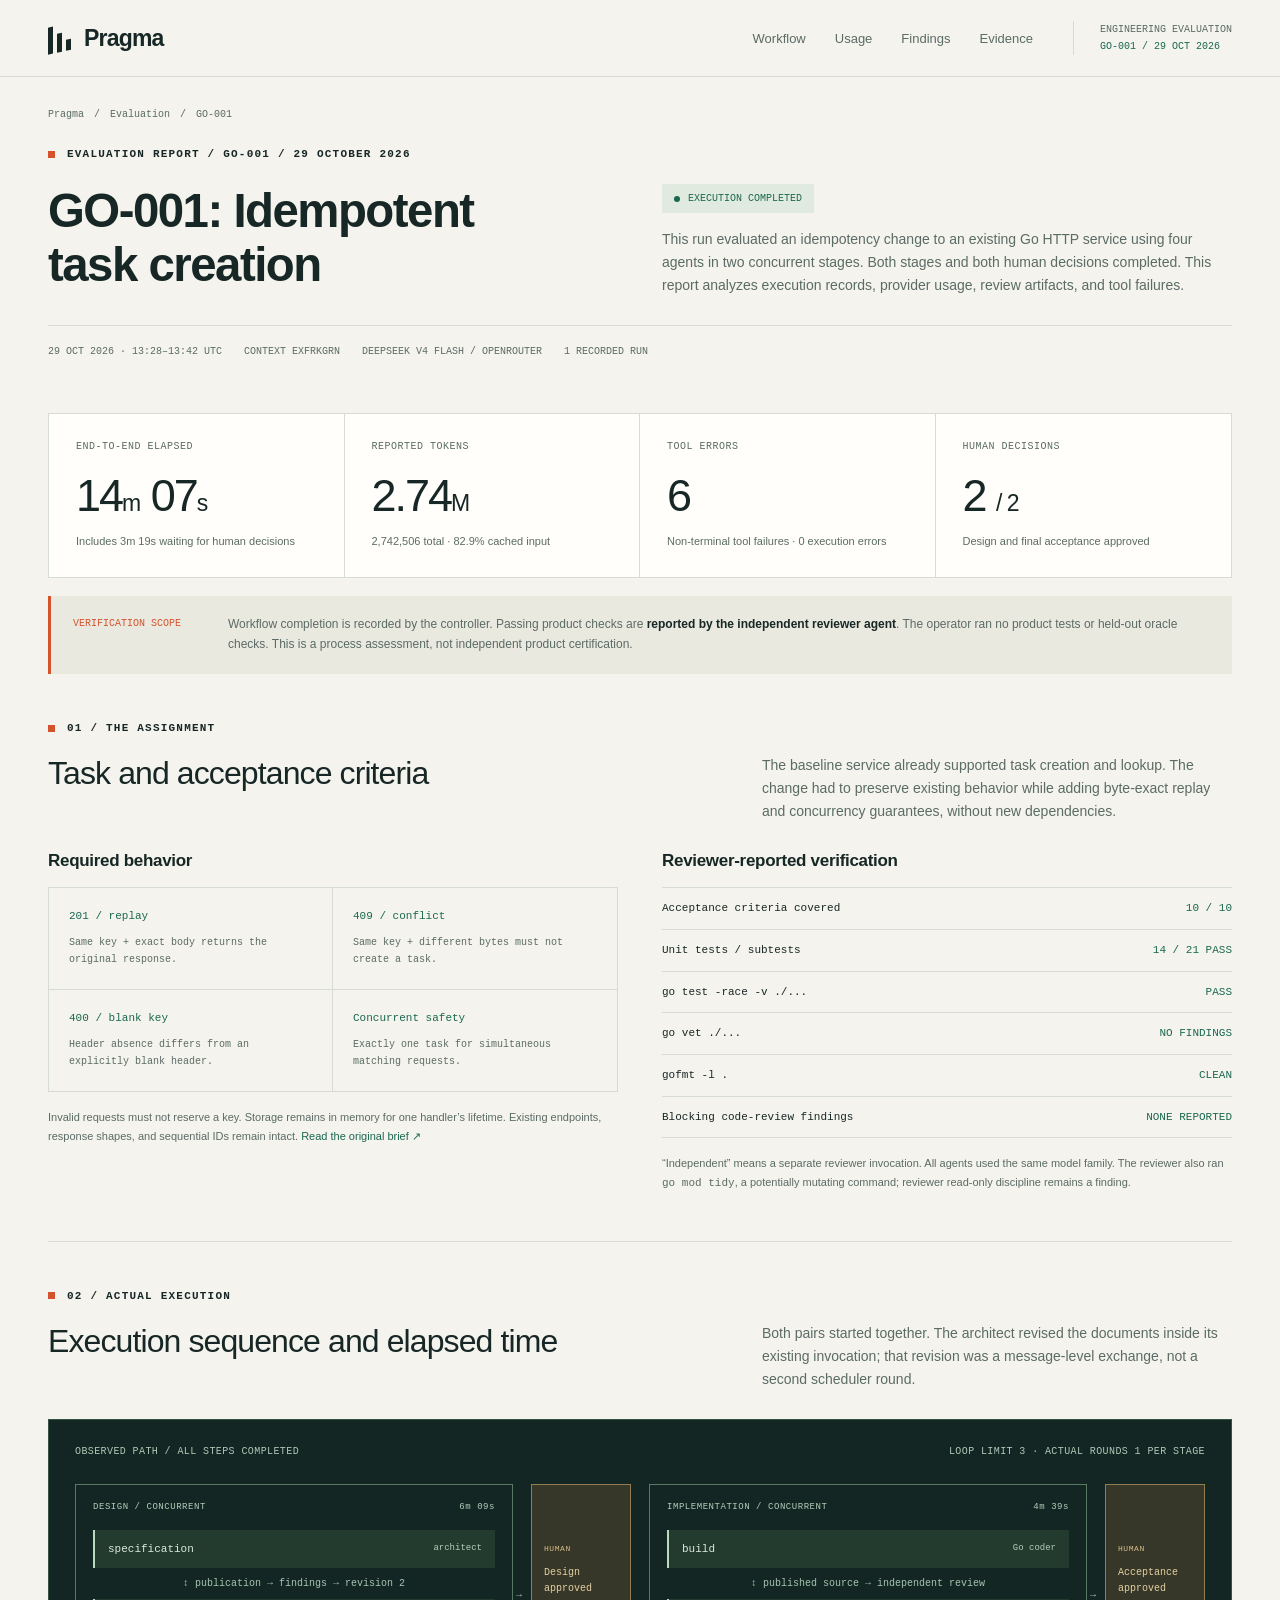
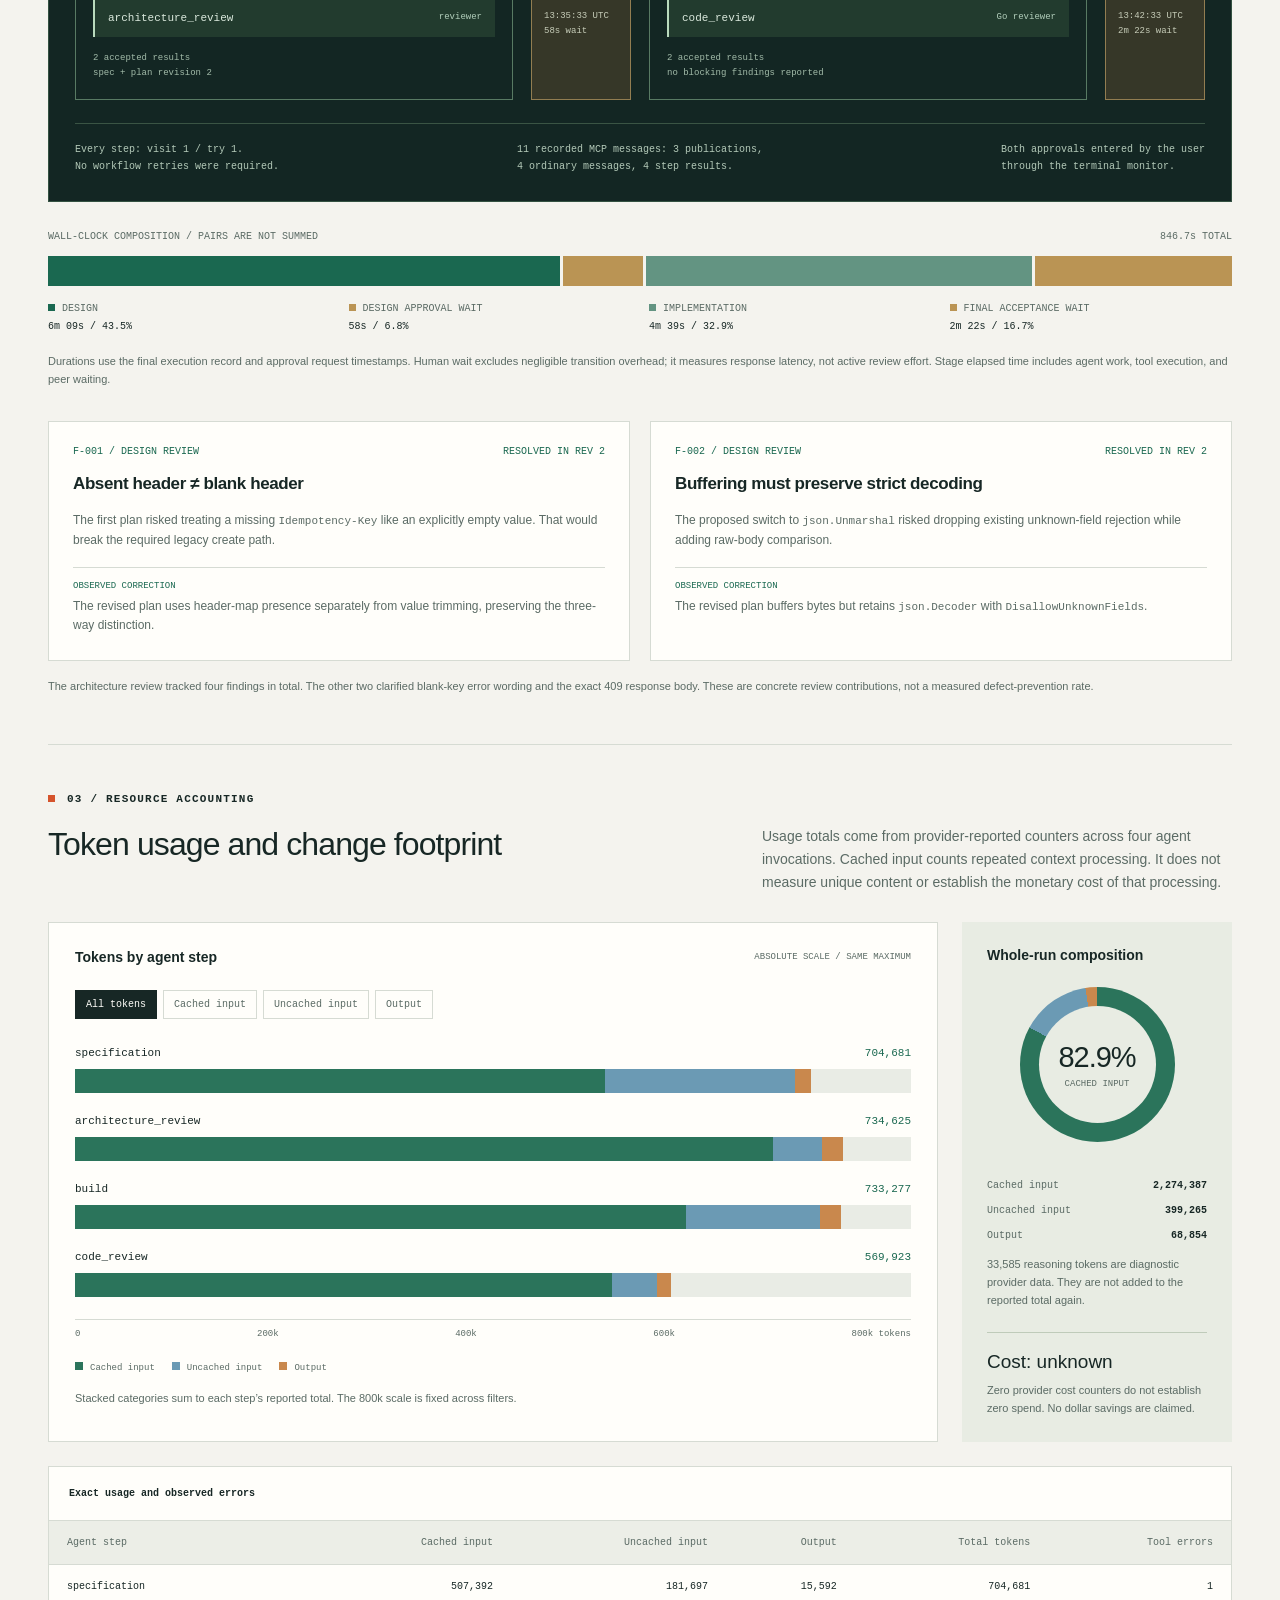
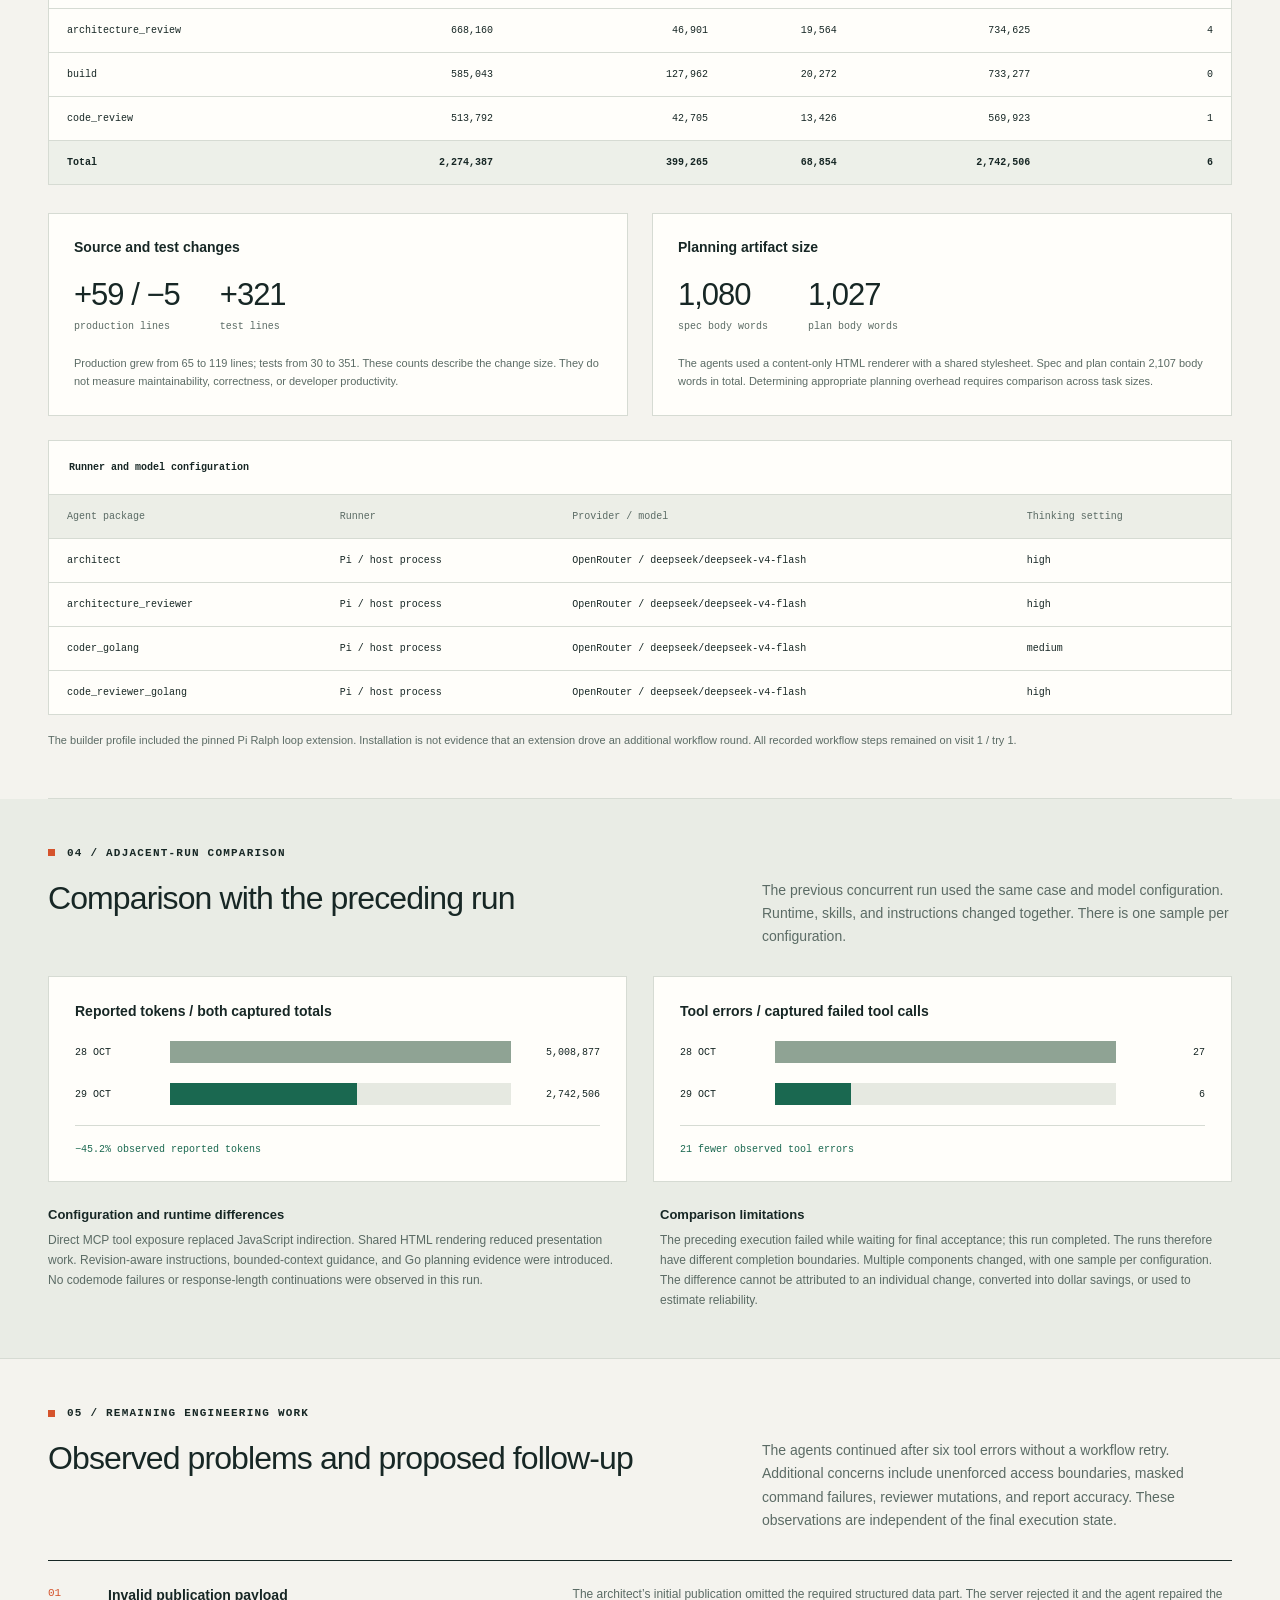
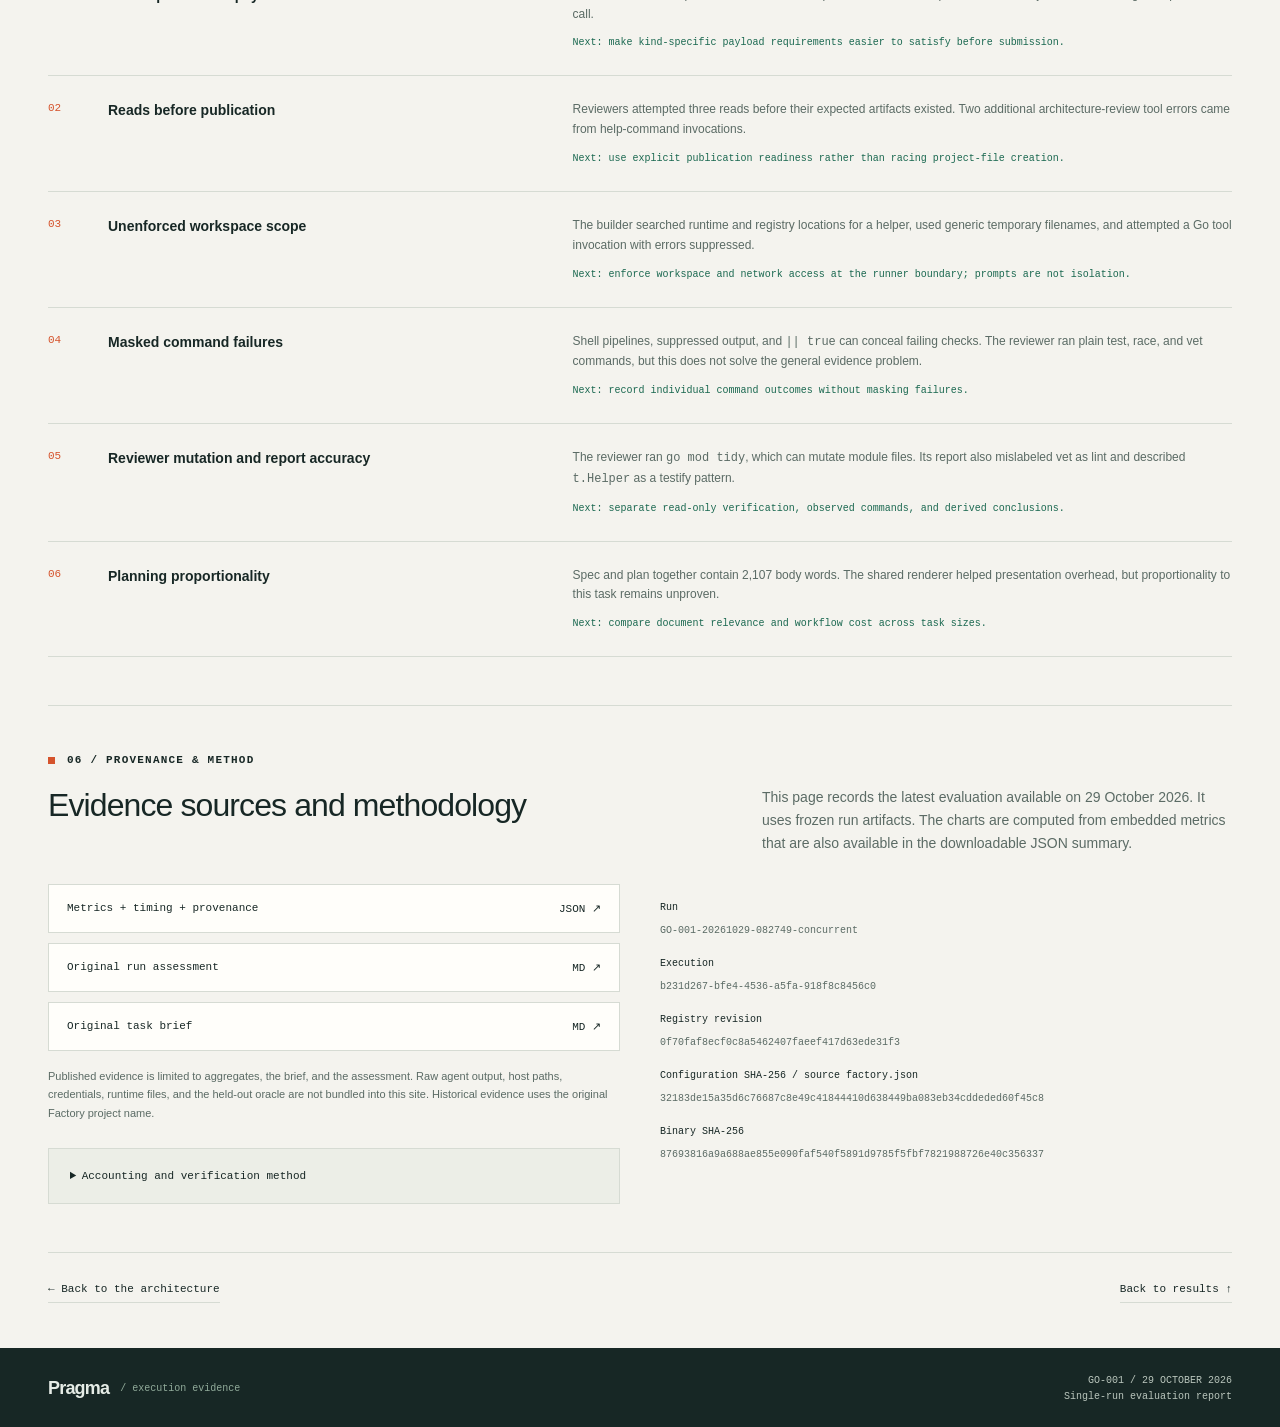
==== docs/evaluation.html @ 50c32caf "init" ====
<!doctype html>
<html lang="en"><head><meta charset="utf-8"><meta name="viewport" content="width=device-width,initial-scale=1"><meta name="theme-color" content="#172725"><meta name="description" content="An evidence-based analysis of Pragma's latest Go coding evaluation: concurrent review, token usage, human approvals, and remaining failure modes."><title>GO-001 evaluation — Pragma</title><link rel="icon" href="data:image/svg+xml,%3Csvg xmlns=%27http://www.w3.org/2000/svg%27 viewBox=%270 0 32 32%27%3E%3Crect width=%2732%27 height=%2732%27 rx=%275%27 fill=%27%23172725%27/%3E%3Cpath d=%27M7 25V7h4v18zm7 0V12h4v13zm7 0v-8h4v8z%27 fill=%27%23bfe8ce%27/%3E%3C/svg%3E"><style>
:root{--paper:#f4f3ee;--white:#fffefa;--ink:#172725;--muted:#5b6b65;--line:#d6dbd3;--green:#1a6850;--mint:#bfe8ce;--orange:#d5532c;--dark:#132623;--darkline:#35504a;--mono:ui-monospace,SFMono-Regular,Consolas,"Liberation Mono",monospace;--sans:Inter,-apple-system,BlinkMacSystemFont,"Segoe UI",sans-serif}

*{box-sizing:border-box}
html{scroll-behavior:smooth;scroll-padding-top:90px}
body{margin:0;background:var(--paper);color:var(--ink);font-family:var(--sans);-webkit-font-smoothing:antialiased}
a{color:inherit;text-decoration:none}
button{font:inherit}
button,a{-webkit-tap-highlight-color:transparent}
button{cursor:pointer}
a:focus-visible,button:focus-visible,summary:focus-visible{outline:3px solid var(--orange);outline-offset:5px}
::selection{background:#c1ddce}
p{line-height:1.65}
h1,h2,h3,p{margin:0}
button{color:inherit}
.wrap{max-width:1360px;padding:0 48px;margin:auto}
.mono,.eyebrow{font-family:var(--mono)}
.eyebrow{font-size:11px;letter-spacing:.11em;text-transform:uppercase;font-weight:600;display:flex;gap:12px;align-items:center}
.eyebrow:before{content:"";width:7px;height:7px;background:var(--orange)}
.muted{color:var(--muted)}

header{border-bottom:1px solid var(--line);background:rgba(244,243,238,.96);position:sticky;top:0;z-index:20;backdrop-filter:blur(16px)}
.nav{height:76px;display:flex;align-items:center;gap:40px}
.brand{display:inline-flex;align-items:center;gap:11px;font-size:23px;font-weight:730;letter-spacing:-.8px}
.mark{width:25px;height:27px;display:grid;grid-template-columns:repeat(3,5px);gap:4px;align-items:end;transform:skewY(-12deg)}
.mark i{background:var(--ink);height:100%}
.mark i:nth-child(2){height:70%}
.mark i:nth-child(3){height:42%}
.navlinks{margin-left:auto;display:flex;gap:29px;font-size:13px}
.navlinks a{color:var(--muted)}
.navlinks a:hover{color:var(--orange)}
.navend{border-left:1px solid var(--line);padding-left:26px;font:10px var(--mono);line-height:1.7;color:var(--muted)}
.navend span{display:block;color:var(--green)}

.hero{padding-top:68px}
.hero-top{display:grid;grid-template-columns:1.35fr .65fr;gap:64px;align-items:end;margin:27px 0 36px}
h1{font-size:clamp(46px,5.4vw,76px);line-height:1.035;letter-spacing:-3.6px;font-weight:570;max-width:850px}
h1 em{font-style:normal;color:var(--green)}
.hero-copy p{font-size:16px;color:var(--muted);max-width:390px}
.textlink{display:inline-flex;gap:22px;align-items:center;margin-top:25px;font-size:13px;font-weight:650;border-bottom:1px solid var(--ink);padding-bottom:9px}
.textlink:hover{color:var(--orange);border-color:var(--orange)}
.hero-meta{display:flex;gap:26px;padding:17px 0;border-top:1px solid var(--line);font:10px var(--mono);color:var(--muted);text-transform:uppercase;letter-spacing:.045em}
.hero-meta span:before{content:"+";color:var(--green);margin-right:9px}

.system{background:var(--dark);color:#e3eee5;border:1px solid #263e36;box-shadow:0 14px 40px #142a2410;position:relative}
.system-top{display:flex;align-items:center;justify-content:space-between;border-bottom:1px solid var(--darkline);padding:18px 25px;font:10px var(--mono);letter-spacing:.05em;color:#afc4b8}
.system-top .dot{display:inline-block;width:6px;height:6px;background:var(--mint);margin-right:9px}
.system-grid{display:grid;grid-template-columns:1fr 300px;min-height:410px}
.map{padding:36px 32px;background-image:radial-gradient(#48625770 .7px,transparent .7px);background-size:16px 16px}
.flow-row{display:flex;align-items:stretch;gap:0}
.flow-node{border:1px solid #5b776c;background:#1d332c;padding:17px 19px;flex:1;text-align:left;transition:background .18s,border-color .18s;min-width:0}
.flow-node:hover,.flow-node[aria-pressed="true"]{border-color:var(--mint);background:#2b493b}
.flow-node .node-type{font:9px var(--mono);letter-spacing:.09em;color:#b4c9bc;text-transform:uppercase;display:block;margin-bottom:13px}
.flow-node strong{font-size:16px;display:block;font-weight:550;letter-spacing:-.25px}
.flow-node small{font:10px var(--mono);color:#a9c2b3;display:block;margin-top:10px}
.connector{width:38px;display:flex;align-items:center;justify-content:center;color:#b9c9be;font:19px var(--mono)}
.flow-bridge{height:38px;margin-right:90px;border-right:1px solid #779c86;position:relative}
.flow-bridge:after{content:"↓";position:absolute;right:-5px;bottom:-4px;color:#b6d6bf;font:16px var(--mono)}
.runtime-zone{border:1px dashed #547464;padding:15px;position:relative}
.zone-label{font:9px var(--mono);color:#b7c9bf;display:flex;justify-content:space-between;margin:0 0 14px;text-transform:uppercase;letter-spacing:.08em}
.runtime-zone .flow-node{background:#182b25}
.runtime-zone .flow-node[aria-pressed="true"],.runtime-zone .flow-node:hover{background:#2b493b}
.return-path{font:10px var(--mono);color:#adcdb8;display:flex;align-items:center;gap:10px;margin:14px 0 0}
.return-path:before{content:"↳";font-size:18px}
.return-path:after{content:"";height:1px;background:#4d705c;flex:1}
.map-caption{font:10px var(--mono);color:#9ab2a3;margin-top:22px}
.inspector{border-left:1px solid var(--darkline);padding:28px 25px;display:flex;flex-direction:column}
.inspector .label{font:9px var(--mono);color:#9db7a7;letter-spacing:.1em;margin-bottom:24px}
.inspector h3{font-size:21px;font-weight:500;letter-spacing:-.5px}
.inspector p{font-size:12px;color:#b9cec0;margin-top:14px;min-height:100px}
.inspect-tags{margin-top:22px;display:flex;flex-wrap:wrap;gap:7px}
.inspect-tags span{font:9px var(--mono);padding:7px 8px;border:1px solid #4e6b5c;color:#d1e2d5}
.inspector-bottom{margin-top:auto;padding-top:22px;font:9px var(--mono);color:#99b5a4;line-height:1.8}
.system-foot{border-top:1px solid var(--darkline);padding:14px 25px;display:flex;gap:24px;font:10px var(--mono);color:#b5cbbc}
.system-foot span:first-child{color:var(--mint)}

.intro{display:grid;grid-template-columns:1fr 2fr;gap:50px;padding-top:55px;padding-bottom:62px;border-bottom:1px solid var(--line)}
.intro h2{font-size:23px;letter-spacing:-.6px;font-weight:550;max-width:270px;line-height:1.3}
.intro p{font-size:16px;color:var(--muted);max-width:780px}
.intro strong{font-weight:600;color:var(--ink)}
section{padding:85px 0;border-bottom:1px solid var(--line)}
.section-heading{display:flex;align-items:flex-end;justify-content:space-between;gap:40px;margin:22px 0 36px}
h2{font-size:clamp(30px,3.1vw,43px);letter-spacing:-1.6px;line-height:1.12;font-weight:530}
.section-heading p{max-width:420px;font-size:14px;color:var(--muted)}
.number{color:var(--orange);font:11px var(--mono)}

.layers{display:grid;grid-template-columns:repeat(3,1fr);border:1px solid var(--line);background:var(--white)}
.layer{padding:28px;border-right:1px solid var(--line)}
.layer:last-child{border:0}
.layer-head{display:flex;justify-content:space-between;align-items:center;margin-bottom:34px;font:10px var(--mono);color:var(--muted)}
.layer h3{font-size:23px;font-weight:540;letter-spacing:-.7px;margin-bottom:14px}
.layer p{font-size:13px;color:var(--muted);min-height:87px}
.layer ul{list-style:none;padding:20px 0 0;margin:20px 0 0;border-top:1px solid var(--line);font:11px/2.4 var(--mono)}
.layer li:before{content:"↳";color:var(--green);margin-right:10px}
.interface{display:flex;align-items:center;justify-content:space-between;gap:20px;border:1px solid var(--line);border-top:0;padding:16px 25px;font:10px var(--mono);color:var(--muted)}
.interface code{color:var(--green)}

.config-layout>div,.protocol>div,.boundaries>div{min-width:0}
.config-layout{display:grid;grid-template-columns:.78fr 1.22fr;gap:56px}
.config-copy h2{margin:22px 0}
.config-copy p{font-size:14px;color:var(--muted)}
.rule-list{margin-top:30px}
.rule{border-top:1px solid var(--line);padding:18px 0;display:grid;grid-template-columns:24px 1fr;gap:12px}
.rule span{font:11px var(--mono);color:var(--green);padding-top:2px}
.rule h3{font-size:13px;margin-bottom:6px;font-weight:650}
.rule p{font-size:12px}
.code-shell{border:1px solid #34473d;background:#192c25;color:#d5e4d8;overflow:hidden}
.codebar{display:flex;align-items:center;justify-content:space-between;gap:12px;padding:13px 18px;border-bottom:1px solid #3a5042;font:10px var(--mono);color:#b4c7b9}
.copy{border:1px solid #496450;background:transparent;color:#d1e4d4;padding:6px 10px;font:10px var(--mono);min-width:64px}
.copy:hover{background:#2a4635}
.tabs{display:flex;gap:0;border-bottom:1px solid #3a5042;padding:0 18px}
.tabs button{background:transparent;color:#a8c0ae;border:0;border-bottom:2px solid transparent;padding:15px 15px 13px;font:11px var(--mono)}
.tabs button[aria-selected="true"]{color:#d8f4dd;border-bottom-color:#bce8c7}
.loop-preview{display:flex;align-items:center;gap:12px;padding:18px 22px;border-bottom:1px solid #3a5042;background:#20382b;font:10px var(--mono);color:#b4cfbc;flex-wrap:wrap}
.loop-preview span{border:1px solid #66876f;padding:7px 10px;color:#e1eddf}
.loop-preview small{margin-left:auto;font:9px var(--mono);color:#a4bfae}
.code-scroll{height:430px;overflow:auto;scrollbar-color:#617f6a #192c25}
pre{margin:0;padding:22px;font:11px/1.8 var(--mono);tab-size:2;white-space:pre}
pre .key{color:#b5d3ff}
pre .str{color:#c3e0bd}
pre .num{color:#f5c18b}
.code-note{font:10px/1.6 var(--mono);padding:13px 18px;border-top:1px solid #3a5042;color:#acc4b3}
.code-note strong{color:#deeadf;font-weight:400}
.config-foot{margin-top:16px;font:10px/1.7 var(--mono);color:var(--muted)}

.protocol{display:grid;grid-template-columns:1fr 1fr;gap:54px}
.protocol h2{margin:22px 0}
.protocol>div>p{font-size:14px;color:var(--muted)}
.handoff{margin-top:30px;padding:24px;border:1px solid var(--line);background:var(--white)}
.handoff-head{font:10px var(--mono);color:var(--green);margin-bottom:20px}
.handoff-line{display:flex;align-items:center;gap:12px;font:12px var(--mono)}
.handoff-line i{height:1px;background:var(--line);flex:1;min-width:15px}
.handoff p{font:11px/1.75 var(--mono);color:var(--muted);margin-top:17px}
.tool-table{border-top:1px solid var(--ink)}
.tool-row{display:grid;grid-template-columns:1.1fr 1fr;gap:15px;border-bottom:1px solid var(--line);padding:16px 0}
.tool-row code{font:11px/1.6 var(--mono);color:var(--green)}
.tool-row p{font-size:12px;color:var(--muted)}
.protocol-note{margin-top:20px!important;font-size:11px!important}
.signal{margin-top:18px;padding:14px 16px;border-left:2px solid var(--orange);background:#eaeae2;font:11px/1.7 var(--mono);color:var(--muted)}
.signal strong{color:var(--ink)}

.operations{background:#e9ece5}
.ops-head{margin-bottom:36px}
.terminal{background:#172925;color:#d9e8dc;border:1px solid #334e40}
.terminal-head{display:flex;justify-content:space-between;padding:17px 23px;border-bottom:1px solid #3b5547;font:10px var(--mono);color:#adbfaf}
.terminal-lines{padding:26px;display:grid;gap:24px}
.command-row{display:grid;grid-template-columns:1.3fr 1fr;gap:20px;align-items:start}
.command-row code{font:12px/1.6 var(--mono);overflow-wrap:anywhere}
.command-row code b{color:#c5e3b9;font-weight:400}
.command-row code:before{content:"$ ";color:#6b9f81}
.command-row p{font:11px/1.65 var(--mono);color:#a9c0b0}
.observability{display:grid;grid-template-columns:repeat(3,1fr);gap:28px;margin-top:29px}
.observe{border-top:1px solid #b8c5b8;padding-top:20px}
.observe h3{font-size:14px;font-weight:650;margin:12px 0}
.observe p{font-size:12px;color:var(--muted)}
.observe .mono{font-size:10px;color:var(--green)}

.boundaries{display:grid;grid-template-columns:.85fr 1.15fr;gap:70px}
.boundaries h2{margin:22px 0}
.boundaries p{font-size:14px;color:var(--muted)}
.status-row{display:grid;grid-template-columns:90px 1fr;gap:20px;border-top:1px solid var(--line);padding:19px 0}
.status-row:last-child{border-bottom:1px solid var(--line)}
.status-tag{font:9px var(--mono);padding:6px 7px;align-self:start;width:max-content;letter-spacing:.04em;background:#dce8dc;color:#345d43}
.status-tag.future{background:#e9e4dc;color:#805b35}
.status-row h3{font-size:13px;font-weight:650;margin:1px 0 7px}
.status-row p{font-size:12px}
.closing{padding:48px 0;display:flex;justify-content:space-between;align-items:center;gap:30px}
.closing p{font-size:21px;letter-spacing:-.5px;max-width:600px;line-height:1.4}
.closing a{font:11px var(--mono);border:1px solid var(--line);padding:14px 20px;white-space:nowrap}
.closing a:hover{border-color:var(--green);color:var(--green)}
footer{background:var(--ink);color:#bac6bd;padding:25px 0}
.footer-inner{display:flex;align-items:center;justify-content:space-between;gap:24px}
.footer-inner .brand{font-size:18px;color:#e5ece6}
.footer-inner p{font:10px/1.6 var(--mono);text-align:right}
.skip{position:absolute;left:12px;top:-60px;background:var(--white);padding:12px;z-index:100}
.skip:focus{top:12px}
.sr-only{position:absolute;width:1px;height:1px;padding:0;margin:-1px;overflow:hidden;clip:rect(0,0,0,0);white-space:nowrap;border:0}

@media(min-width:1500px){.wrap{max-width:1440px}
}
@media(max-width:1050px){.wrap{padding:0 28px}
.hero-top{gap:30px;grid-template-columns:1.2fr .8fr}
h1{letter-spacing:-2.6px}
.system-grid{grid-template-columns:1fr 240px}
.map{padding:28px 20px}
.flow-node{padding:16px 12px}
.flow-node strong{font-size:14px}
.connector{width:24px}
.inspector{padding:25px 20px}
.config-layout{gap:30px}
.navlinks{gap:20px}
.navend{display:none}
.layers .layer{padding:24px}
.layer p{min-height:110px}
.boundaries{gap:40px}
}

@media(max-width:760px){.wrap{padding:0 20px}
.nav{height:66px;gap:16px}
.brand{font-size:21px}
.navlinks{gap:17px;font-size:11px}
.navlinks a:last-child{display:none}
.hero{padding-top:38px}
.hero-top{grid-template-columns:1fr;gap:24px;margin-top:24px}
h1{font-size:49px;letter-spacing:-2.5px}
.hero-copy p{max-width:570px;font-size:15px}
.textlink{margin-top:18px}
.hero-meta{flex-wrap:wrap;gap:12px 20px;line-height:1.6}
.system-grid{grid-template-columns:1fr}
.system-top{padding:16px;font-size:9px}
.system-top span:last-child{display:none}
.map{padding:22px 16px}
.inspector{border-left:0;border-top:1px solid var(--darkline);padding:22px;display:grid;grid-template-columns:1fr 1fr;gap:0 24px}
.inspector .label{grid-column:1/-1;margin-bottom:14px}
.inspector h3{font-size:20px}
.inspector p{grid-column:2;grid-row:2/5;margin:0;min-height:0;font-size:12px}
.inspect-tags{margin-top:15px;gap:5px}
.inspect-tags span{font-size:8px;padding:5px}
.inspector-bottom{font-size:8px;padding-top:14px}
.system-foot{flex-wrap:wrap;gap:10px 20px;padding:14px 18px;font-size:9px}
.flow-node strong{font-size:13px}
.flow-node small{font-size:9px}
.flow-node .node-type{font-size:8px;margin-bottom:9px}
.intro{grid-template-columns:1fr;gap:20px;padding:36px 0 40px}
.intro h2{max-width:none;font-size:22px}
.intro p{font-size:14px}
section{padding:50px 0}
.section-heading{display:block;margin:20px 0 28px}
.section-heading p{margin-top:20px;max-width:none}
.layers{grid-template-columns:1fr}
.layer{border-right:0;border-bottom:1px solid var(--line);padding:25px!important}
.layer p{min-height:0!important}
.layer-head{margin-bottom:20px}
.layer ul{display:flex;flex-wrap:wrap;gap:2px 22px}
.interface{flex-direction:column;align-items:start;gap:10px;font-size:10px;padding:16px 22px}
.config-layout,.protocol,.boundaries{grid-template-columns:1fr;gap:30px}
.code-scroll{height:420px}
.protocol h2,.boundaries h2,.config-copy h2{font-size:34px}
.command-row{grid-template-columns:1fr;gap:7px}
.terminal-lines{padding:23px;gap:25px}
.command-row code{font-size:11px}
.observability{grid-template-columns:1fr;gap:22px}
.observe h3{margin:9px 0}
.closing{align-items:start;flex-direction:column;padding:35px 0}
.closing p{font-size:20px}
.footer-inner p{font-size:9px}
.footer-inner{align-items:start}
.status-row{grid-template-columns:78px 1fr;gap:14px}
}

@media(max-width:390px){h1{font-size:42px}
.navlinks{gap:12px}
.brand{font-size:19px}
.map{padding:20px 12px}
.flow-node{padding:13px 9px}
.flow-node strong{font-size:12px}
.connector{width:19px}
.flow-node small{font-size:8px}
.inspector{display:block}
.inspector p{margin-top:12px}
.inspector-bottom{margin-top:10px}
.runtime-zone{padding:11px}
.zone-label{font-size:8px}
}

@media(prefers-reduced-motion:reduce){html{scroll-behavior:auto}
*{transition:none!important}
}


.eval-hero{padding:48px 0 35px}.breadcrumb{display:flex;gap:10px;color:var(--muted);font:10px var(--mono);margin-bottom:40px}.breadcrumb a:hover{color:var(--green)}.eval-title{display:grid;grid-template-columns:1.3fr .7fr;gap:50px;align-items:end;margin-top:24px}.eval-title h1{font-size:clamp(42px,5vw,68px);letter-spacing:-3px}.eval-title p{font-size:14px;color:var(--muted)}.run-status{display:inline-flex;align-items:center;gap:8px;font:10px var(--mono);color:var(--green);background:#e1eade;padding:9px 12px;margin-bottom:15px}.run-status:before{content:"";width:6px;height:6px;border-radius:50%;background:var(--green)}.run-meta{display:flex;gap:22px;flex-wrap:wrap;font:10px/1.6 var(--mono);color:var(--muted);margin:28px 0 0;padding:18px 0;border-top:1px solid var(--line)}.metrics{display:grid;grid-template-columns:repeat(4,1fr);border:1px solid var(--line);background:var(--white)}.metric{padding:27px;border-right:1px solid var(--line)}.metric:last-child{border:0}.metric .label{font:10px var(--mono);color:var(--muted);text-transform:uppercase;letter-spacing:.05em}.metric .value{font-size:45px;letter-spacing:-2px;line-height:1.2;margin:17px 0 9px;font-weight:530;font-variant-numeric:tabular-nums}.metric .value small{font-size:23px;letter-spacing:-1px}.metric p{font-size:11px;color:var(--muted)}.qualification{display:grid;grid-template-columns:130px 1fr;gap:25px;padding:19px 22px;border-left:3px solid var(--orange);background:#eae9e0;margin-top:18px}.qualification strong{font:10px/1.8 var(--mono);color:var(--orange)}.qualification p{font-size:12px;color:var(--muted)}.qual-inline{color:var(--ink);font-weight:600}.eval-section{padding:64px 0}.brief-grid{display:grid;grid-template-columns:1fr 1fr;gap:44px}.brief-grid>div{min-width:0}.brief-grid h3{font-size:17px;letter-spacing:-.3px;font-weight:600;margin-bottom:16px}.scope-grid{display:grid;grid-template-columns:1fr 1fr;gap:0;border:1px solid var(--line)}.scope-cell{padding:20px;border-bottom:1px solid var(--line);font:11px/1.6 var(--mono)}.scope-cell:nth-child(odd){border-right:1px solid var(--line)}.scope-cell:nth-last-child(-n+2){border-bottom:0}.scope-cell b{display:block;color:var(--green);font-weight:500;margin-bottom:8px}.scope-cell span{color:var(--muted);font-size:10px}.evidence-checks{list-style:none;padding:0;margin:0}.evidence-checks li{display:flex;justify-content:space-between;gap:20px;padding:11px 0;border-bottom:1px solid var(--line);font:11px var(--mono);line-height:1.7}.evidence-checks li:first-child{border-top:1px solid var(--line)}.evidence-checks .pass{color:var(--green);white-space:nowrap}.small-note{font-size:11px!important;color:var(--muted);line-height:1.7;margin-top:16px!important}.dark-panel{background:var(--dark);color:#dbe9dd;border:1px solid #345142;padding:26px}.panel-title{font:10px var(--mono);color:#b0c7b6;letter-spacing:.04em;margin-bottom:27px;display:flex;justify-content:space-between;gap:12px}.execution-flow{display:grid;grid-template-columns:1fr 100px 1fr 100px;gap:18px;align-items:stretch}.stage-group{padding:17px;border:1px solid #587a63;min-width:0}.stage-label{font:9px var(--mono);color:#b4ceba;letter-spacing:.06em;display:flex;justify-content:space-between;gap:12px;margin-bottom:18px}.peer{padding:13px;background:#223b2e;border-left:2px solid #b9dabd;font:11px var(--mono);display:flex;gap:12px;justify-content:space-between}.peer span{color:#b2cebb;font-size:9px}.peer-link{text-align:center;color:#a5c5b0;font:10px var(--mono);padding:10px}.stage-footer{font:9px/1.7 var(--mono);color:#a2bba9;margin-top:14px}.decision{border:1px solid #927d51;background:#363728;padding:15px 12px;display:flex;justify-content:center;flex-direction:column;gap:12px;font:10px/1.6 var(--mono);position:relative}.decision:before{content:"→";color:#b6cbbb;position:absolute;left:-16px;top:48%}.decision .decision-label{font:8px var(--mono);color:#d6bc86;letter-spacing:.07em}.decision b{font-weight:500;color:#e4d0a1}.decision small{color:#c7cdb9;font:9px/1.7 var(--mono)}.flow-notes{display:flex;justify-content:space-between;gap:24px;margin-top:23px;padding-top:17px;border-top:1px solid #3a5444;font:10px/1.7 var(--mono);color:#b3c9b8}.time-block{margin-top:29px}.time-title{display:flex;justify-content:space-between;font:10px var(--mono);margin-bottom:14px;color:var(--muted)}.time-track{display:flex;height:30px;gap:3px}.time-track span{min-width:2px;background:var(--green)}.time-track .wait{background:#ba9454}.time-track .implementation{background:#639482}.time-legend{display:grid;grid-template-columns:repeat(4,1fr);gap:18px;margin-top:14px}.time-legend p{font:10px/1.8 var(--mono);color:var(--muted)}.time-legend b{display:block;color:var(--ink);font-weight:500}.time-legend i{display:inline-block;width:7px;height:7px;margin-right:7px;background:var(--green)}.time-legend .wait{background:#ba9454}.time-legend .implementation{background:#639482}.finding-grid{display:grid;grid-template-columns:repeat(2,1fr);gap:20px;margin-top:32px}.finding-card{padding:24px;background:var(--white);border:1px solid var(--line)}.finding-card .finding-id{font:10px var(--mono);color:var(--green);margin-bottom:17px;display:flex;justify-content:space-between;gap:10px}.finding-card h3{font-size:17px;letter-spacing:-.4px;margin-bottom:17px;font-weight:550}.finding-card p{font-size:12px;color:var(--muted)}.finding-card code{font-size:11px}.finding-card .resolution{border-top:1px solid var(--line);padding-top:13px;margin-top:16px}.resolution b{font:9px var(--mono);color:var(--green);display:block;margin-bottom:6px}.usage-grid{display:grid;grid-template-columns:1fr 270px;gap:24px}.usage-main{border:1px solid var(--line);background:var(--white);padding:26px;min-width:0}.plot-head{display:flex;justify-content:space-between;gap:20px;align-items:center;margin-bottom:25px}.plot-head h3{font-size:14px;font-weight:600}.plot-head span{font:9px var(--mono);color:var(--muted)}.metric-switch{display:flex;flex-wrap:wrap;gap:6px;margin-bottom:28px}.metric-switch button{font:10px var(--mono);padding:8px 10px;border:1px solid var(--line);background:transparent;color:var(--muted)}.metric-switch button[aria-pressed=true]{background:var(--ink);border-color:var(--ink);color:var(--white)}.chart-row{margin:22px 0}.bar-label{display:flex;gap:15px;justify-content:space-between;font:11px var(--mono);margin-bottom:10px}.bar-label strong{font-weight:500;color:var(--green);font-variant-numeric:tabular-nums}.bar-track{height:24px;background:#e9ece5;display:flex;overflow:hidden}.bar-track .cached{background:#2b745b}.bar-track .input{background:#6b9ab4}.bar-track .output{background:#c9884d}.chart-scale{display:flex;justify-content:space-between;font:9px var(--mono);color:var(--muted);border-top:1px solid var(--line);padding-top:9px}.legend{display:flex;flex-wrap:wrap;gap:17px;font:9px var(--mono);color:var(--muted);margin-top:23px}.legend i{width:8px;height:8px;display:inline-block;margin-right:7px}.legend .cached{background:#2b745b}.legend .input{background:#6b9ab4}.legend .output{background:#c9884d}.usage-aside{background:#e8ece3;padding:25px;display:flex;flex-direction:column;justify-content:space-between}.usage-aside h3{font-size:14px;font-weight:600}.usage-aside p{font-size:11px;color:var(--muted)}.donut{width:155px;height:155px;border-radius:50%;margin:24px auto;background:conic-gradient(#2b745b 0 82.930976%,#6b9ab4 82.930976% 97.489377%,#c9884d 97.489377% 100%);display:grid;place-items:center}.donut-center{width:117px;height:117px;background:#e8ece3;border-radius:50%;display:flex;justify-content:center;align-items:center;flex-direction:column}.donut-center b{font-size:29px;font-weight:520;letter-spacing:-1px}.donut-center span{font:9px var(--mono);color:var(--muted);margin-top:5px}.cache-breakdown{list-style:none;padding:0;margin:0}.cache-breakdown li{display:flex;justify-content:space-between;gap:15px;font:10px var(--mono);margin:14px 0}.cache-breakdown span{color:var(--muted)}.usage-aside .cost{margin-top:22px;border-top:1px solid #bfcbba;padding-top:18px}.cost b{display:block;font-size:19px;font-weight:500;margin-bottom:8px}.table-wrap{overflow:auto;margin-top:24px;border:1px solid var(--line);background:var(--white)}table{border-collapse:collapse;width:100%;font:10px/1.7 var(--mono);text-align:left;white-space:nowrap}caption{text-align:left;padding:18px 20px;border-bottom:1px solid var(--line);font-weight:600}th{color:var(--muted);font-weight:400;background:#eceee7}th,td{padding:13px 18px;border-bottom:1px solid var(--line)}tr:last-child td{border-bottom:0}.numeric{text-align:right;font-variant-numeric:tabular-nums}tfoot{background:#edf0e9}tfoot td{font-weight:600;border-top:1px solid var(--line)}.ledger{display:grid;grid-template-columns:1fr 1fr;gap:24px;margin-top:28px}.ledger-card{padding:25px;border:1px solid var(--line);background:var(--white)}.ledger-card h3{font-size:14px;margin-bottom:22px}.ledger-numbers{display:flex;gap:40px}.ledger-numbers div{font:10px var(--mono);color:var(--muted)}.ledger-numbers b{display:block;font:31px var(--sans);letter-spacing:-1px;color:var(--ink);margin-bottom:8px}.ledger-card p{font-size:11px;color:var(--muted);margin-top:22px}.comparison{background:#e9ece5}.compare-grid{display:grid;grid-template-columns:1fr 1fr;gap:26px}.compare-panel{background:var(--white);padding:26px;border:1px solid var(--line)}.compare-panel h3{font-size:14px;font-weight:600;margin-bottom:22px}.compare-row{display:grid;grid-template-columns:80px 1fr 74px;gap:15px;align-items:center;margin:20px 0;font:10px var(--mono)}.compare-bar{height:22px;background:#e6e9e1}.compare-fill{height:100%;background:#8fa394}.compare-fill.current{background:var(--green)}.compare-row b{text-align:right;font-weight:500}.compare-delta{font:10px var(--mono);color:var(--green);padding-top:18px;border-top:1px solid var(--line)}.compare-limits{margin-top:25px;display:grid;grid-template-columns:1fr 1fr;gap:40px}.compare-limits h3{font-size:13px;font-weight:600;margin-bottom:9px}.compare-limits p{font-size:12px;color:var(--muted)}.issues{border-top:1px solid var(--ink)}.issue{display:grid;grid-template-columns:35px .8fr 1.2fr;gap:25px;padding:24px 0;border-bottom:1px solid var(--line)}.issue .issue-number{font:11px var(--mono);color:var(--orange);padding-top:2px}.issue h3{font-size:14px;font-weight:600;line-height:1.5}.issue p{font-size:12px;color:var(--muted)}.issue .next{display:block;font:10px/1.7 var(--mono);margin-top:10px;color:var(--green)}.evidence-grid{display:grid;grid-template-columns:1fr 1fr;gap:40px}.evidence-links{display:grid;gap:10px}.evidence-links a{padding:17px 18px;border:1px solid var(--line);display:flex;justify-content:space-between;font:11px var(--mono);background:var(--white)}.evidence-links a:hover{border-color:var(--green);color:var(--green)}.provenance{font:10px/1.9 var(--mono);color:var(--muted);overflow-wrap:anywhere}.provenance dt{color:var(--ink);margin-top:14px}.provenance dd{margin:4px 0 0}.method{margin-top:25px;padding:21px;border:1px solid var(--line);background:#eceee7}.method summary{font:11px var(--mono);cursor:pointer}.method p{font-size:12px;color:var(--muted);margin-top:15px}.method ul{font-size:12px;line-height:1.9;color:var(--muted);padding-left:20px}.run-link{color:var(--green)}.eval-footer{padding:30px 0 45px;display:flex;justify-content:space-between;gap:20px;font:11px var(--mono)}.eval-footer a{border-bottom:1px solid var(--line);padding-bottom:7px}.eval-footer a:hover{color:var(--green)}
@media(max-width:1050px){.execution-flow{grid-template-columns:1fr 85px;gap:20px}.usage-grid{grid-template-columns:1fr 230px}.usage-main{padding:22px}.usage-aside{padding:22px}.metric{padding:22px}.metric .value{font-size:38px}.eval-title{gap:30px}.eval-title h1{font-size:55px}.decision{min-height:150px}}
@media(max-width:760px){.eval-hero{padding-top:28px}.breadcrumb{margin-bottom:27px}.eval-title{grid-template-columns:1fr;gap:25px}.eval-title h1{font-size:45px;letter-spacing:-2px}.eval-title p{font-size:13px}.run-meta{gap:10px 20px;font-size:9px}.metrics{grid-template-columns:1fr 1fr}.metric{border-bottom:1px solid var(--line);padding:22px}.metric:nth-child(2){border-right:0}.metric:nth-last-child(-n+2){border-bottom:0}.metric .value{font-size:36px}.metric p{font-size:10px}.qualification{grid-template-columns:1fr;gap:8px}.eval-section{padding:45px 0}.brief-grid,.usage-grid,.finding-grid,.compare-grid,.compare-limits,.evidence-grid,.ledger{grid-template-columns:1fr;gap:22px}.dark-panel{padding:20px}.panel-title{font-size:9px;line-height:1.7;flex-wrap:wrap}.execution-flow{grid-template-columns:1fr 85px;gap:16px}.stage-group{padding:13px}.peer{font-size:10px;flex-direction:column;gap:7px}.stage-label{font-size:8px;flex-wrap:wrap;gap:6px}.decision{padding:12px 9px;font-size:9px}.flow-notes{flex-direction:column;gap:10px;font-size:9px}.time-legend{grid-template-columns:1fr 1fr;gap:12px}.time-title{font-size:9px}.time-legend p{font-size:9px}.usage-aside{display:grid;grid-template-columns:1fr 1fr;gap:0 24px}.usage-aside h3{grid-column:1/-1}.donut{grid-column:1;margin:20px auto}.cache-breakdown{grid-column:2;align-self:center}.usage-aside .cost{grid-column:1/-1}.usage-aside>p{grid-column:1/-1}.bar-label{font-size:10px}.bar-track{height:23px}.chart-scale{font-size:8px}.issue{grid-template-columns:25px 1fr;gap:12px}.issue p{grid-column:2}.issue h3{font-size:14px}.plot-head{align-items:start}.plot-head span{font-size:8px}.compare-row{grid-template-columns:65px 1fr 65px;gap:12px;font-size:9px}.table-wrap{margin-top:20px}.navlinks a:last-child{display:inline}.navlinks a:nth-child(2){display:inline}.eval-footer{font-size:10px}}
@media(max-width:390px){.navlinks a:first-child{display:none}.eval-title h1{font-size:40px}.usage-aside{display:block}.cache-breakdown{margin-top:15px}.metric .value{font-size:32px}.bar-label{font-size:9px}.dark-panel{padding:15px}.execution-flow{grid-template-columns:1fr}.decision{min-height:0;display:grid;grid-template-columns:1fr 1fr;gap:8px}.decision:before{content:"↓";top:-18px;left:50%}.decision .decision-label{grid-column:1/-1}.decision small{grid-column:1/-1}.metric-switch button{font-size:9px;padding:8px}}

/* Technical-document presentation. */
h1{font-size:clamp(36px,4vw,54px);line-height:1.12;letter-spacing:-1.8px;font-weight:570}
h2{font-size:clamp(26px,2.5vw,34px);line-height:1.2;letter-spacing:-.9px}
.hero{padding-top:42px}.hero-top{grid-template-columns:1.05fr .95fr;gap:48px;margin:23px 0 30px;align-items:start}
.hero-copy p{max-width:540px;font-size:15px}.hero-meta{margin-top:8px}.intro{padding-top:35px;padding-bottom:38px}
section{padding-top:60px;padding-bottom:60px}.section-heading{align-items:start;margin-top:20px;margin-bottom:28px}
.section-heading p{max-width:470px}.closing p{font-size:19px;letter-spacing:-.3px}.closing{padding:32px 0}
.eval-hero{padding-top:32px}.eval-title{grid-template-columns:1fr 1fr;align-items:start;gap:44px}.eval-title h1{font-size:clamp(34px,3.7vw,50px);letter-spacing:-1.5px;line-height:1.14}
.eval-title p{font-size:14px}.breadcrumb{margin-bottom:28px}.eval-section{padding-top:48px;padding-bottom:48px}
@media(max-width:760px){h1{font-size:36px;letter-spacing:-1.2px}.hero-top,.eval-title{grid-template-columns:1fr;gap:22px}.hero{padding-top:30px}.hero-copy p{font-size:14px}.eval-title h1{font-size:36px;letter-spacing:-1.2px}.config-copy h2,.protocol h2,.boundaries h2{font-size:29px}.section-heading p{max-width:none}.eval-section,section{padding-top:40px;padding-bottom:40px}.intro{gap:16px}.closing p{font-size:18px}}
</style></head><body>
<a class="skip" href="#main">Skip to content</a>
<header><div class="wrap nav"><a class="brand" href="index.html" aria-label="Pragma home"><span class="mark" aria-hidden="true"><i></i><i></i><i></i></span>Pragma</a><nav class="navlinks" aria-label="Evaluation navigation"><a href="#workflow">Workflow</a><a href="#usage">Usage</a><a href="#findings">Findings</a><a href="#evidence">Evidence</a></nav><div class="navend">ENGINEERING EVALUATION<span>GO-001 / 29 OCT 2026</span></div></div></header>
<main id="main"><div class="wrap"><div class="eval-hero"><div class="breadcrumb"><a href="index.html">Pragma</a><span>/</span><span>Evaluation</span><span>/</span><span>GO-001</span></div><div class="eyebrow">Evaluation report / GO-001 / 29 October 2026</div><div class="eval-title"><h1>GO-001: Idempotent<br>task creation</h1><div><div class="run-status">EXECUTION COMPLETED</div><p>This run evaluated an idempotency change to an existing Go HTTP service using four agents in two concurrent stages. Both stages and both human decisions completed. This report analyzes execution records, provider usage, review artifacts, and tool failures.</p></div></div><div class="run-meta"><span>29 OCT 2026 · 13:28–13:42 UTC</span><span>CONTEXT EXFRKGRN</span><span>DEEPSEEK V4 FLASH / OPENROUTER</span><span>1 RECORDED RUN</span></div></div>
<div class="metrics"><div class="metric"><div class="label">End-to-end elapsed</div><div class="value">14<small>m</small> 07<small>s</small></div><p>Includes 3m 19s waiting for human decisions</p></div><div class="metric"><div class="label">Reported tokens</div><div class="value">2.74<small>M</small></div><p>2,742,506 total · 82.9% cached input</p></div><div class="metric"><div class="label">Tool errors</div><div class="value">6</div><p>Non-terminal tool failures · 0 execution errors</p></div><div class="metric"><div class="label">Human decisions</div><div class="value">2 <small>/ 2</small></div><p>Design and final acceptance approved</p></div></div>
<div class="qualification"><strong>VERIFICATION SCOPE</strong><p>Workflow completion is recorded by the controller. Passing product checks are <span class="qual-inline">reported by the independent reviewer agent</span>. The operator ran no product tests or held-out oracle checks. This is a process assessment, not independent product certification.</p></div>
<section class="eval-section" id="case"><div class="eyebrow">01 / The assignment</div><div class="section-heading"><h2>Task and acceptance criteria</h2><p>The baseline service already supported task creation and lookup. The change had to preserve existing behavior while adding byte-exact replay and concurrency guarantees, without new dependencies.</p></div><div class="brief-grid"><div><h3>Required behavior</h3><div class="scope-grid"><div class="scope-cell"><b>201 / replay</b><span>Same key + exact body returns the original response.</span></div><div class="scope-cell"><b>409 / conflict</b><span>Same key + different bytes must not create a task.</span></div><div class="scope-cell"><b>400 / blank key</b><span>Header absence differs from an explicitly blank header.</span></div><div class="scope-cell"><b>Concurrent safety</b><span>Exactly one task for simultaneous matching requests.</span></div></div><p class="small-note">Invalid requests must not reserve a key. Storage remains in memory for one handler’s lifetime. Existing endpoints, response shapes, and sequential IDs remain intact. <a class="run-link" href="evidence/go-001-brief.md">Read the original brief ↗</a></p></div><div><h3>Reviewer-reported verification</h3><ul class="evidence-checks"><li><span>Acceptance criteria covered</span><span class="pass">10 / 10</span></li><li><span>Unit tests / subtests</span><span class="pass">14 / 21 PASS</span></li><li><span>go test -race -v ./...</span><span class="pass">PASS</span></li><li><span>go vet ./...</span><span class="pass">NO FINDINGS</span></li><li><span>gofmt -l .</span><span class="pass">CLEAN</span></li><li><span>Blocking code-review findings</span><span class="pass">NONE REPORTED</span></li></ul><p class="small-note">“Independent” means a separate reviewer invocation. All agents used the same model family. The reviewer also ran <code>go mod tidy</code>, a potentially mutating command; reviewer read-only discipline remains a finding.</p></div></div></section>
<section class="eval-section" id="workflow"><div class="eyebrow">02 / Actual execution</div><div class="section-heading"><h2>Execution sequence and elapsed time</h2><p>Both pairs started together. The architect revised the documents inside its existing invocation; that revision was a message-level exchange, not a second scheduler round.</p></div><div class="dark-panel"><div class="panel-title"><span>OBSERVED PATH / ALL STEPS COMPLETED</span><span>LOOP LIMIT 3 · ACTUAL ROUNDS 1 PER STAGE</span></div><div class="execution-flow"><div class="stage-group"><div class="stage-label"><span>DESIGN / CONCURRENT</span><span>6m 09s</span></div><div class="peer">specification <span>architect</span></div><div class="peer-link">↕ publication → findings → revision 2</div><div class="peer">architecture_review <span>reviewer</span></div><div class="stage-footer">2 accepted results<br>spec + plan revision 2</div></div><div class="decision"><span class="decision-label">HUMAN</span><b>Design<br>approved</b><small>13:35:33 UTC<br>58s wait</small></div><div class="stage-group"><div class="stage-label"><span>IMPLEMENTATION / CONCURRENT</span><span>4m 39s</span></div><div class="peer">build <span>Go coder</span></div><div class="peer-link">↕ published source → independent review</div><div class="peer">code_review <span>Go reviewer</span></div><div class="stage-footer">2 accepted results<br>no blocking findings reported</div></div><div class="decision"><span class="decision-label">HUMAN</span><b>Acceptance<br>approved</b><small>13:42:33 UTC<br>2m 22s wait</small></div></div><div class="flow-notes"><span>Every step: visit 1 / try 1.<br>No workflow retries were required.</span><span>11 recorded MCP messages: 3 publications,<br>4 ordinary messages, 4 step results.</span><span>Both approvals entered by the user<br>through the terminal monitor.</span></div></div>
<div class="time-block"><div class="time-title"><span>WALL-CLOCK COMPOSITION / PAIRS ARE NOT SUMMED</span><span>846.7s TOTAL</span></div><div class="time-track" role="img" aria-label="Design 368.6 seconds, design approval wait 57.7 seconds, implementation 278.6 seconds, final approval wait 141.7 seconds"><span style="flex:368.612" title="Design: 368.6s"></span><span class="wait" style="flex:57.738" title="Design approval wait: 57.7s"></span><span class="implementation" style="flex:278.604" title="Implementation: 278.6s"></span><span class="wait" style="flex:141.683" title="Acceptance wait: 141.7s"></span></div><div class="time-legend"><p><i></i>DESIGN<b>6m 09s / 43.5%</b></p><p><i class="wait"></i>DESIGN APPROVAL WAIT<b>58s / 6.8%</b></p><p><i class="implementation"></i>IMPLEMENTATION<b>4m 39s / 32.9%</b></p><p><i class="wait"></i>FINAL ACCEPTANCE WAIT<b>2m 22s / 16.7%</b></p></div><p class="small-note">Durations use the final execution record and approval request timestamps. Human wait excludes negligible transition overhead; it measures response latency, not active review effort. Stage elapsed time includes agent work, tool execution, and peer waiting.</p></div>
<div class="finding-grid"><article class="finding-card"><div class="finding-id"><span>F-001 / DESIGN REVIEW</span><span>RESOLVED IN REV 2</span></div><h3>Absent header ≠ blank header</h3><p>The first plan risked treating a missing <code>Idempotency-Key</code> like an explicitly empty value. That would break the required legacy create path.</p><p class="resolution"><b>OBSERVED CORRECTION</b>The revised plan uses header-map presence separately from value trimming, preserving the three-way distinction.</p></article><article class="finding-card"><div class="finding-id"><span>F-002 / DESIGN REVIEW</span><span>RESOLVED IN REV 2</span></div><h3>Buffering must preserve strict decoding</h3><p>The proposed switch to <code>json.Unmarshal</code> risked dropping existing unknown-field rejection while adding raw-body comparison.</p><p class="resolution"><b>OBSERVED CORRECTION</b>The revised plan buffers bytes but retains <code>json.Decoder</code> with <code>DisallowUnknownFields</code>.</p></article></div><p class="small-note">The architecture review tracked four findings in total. The other two clarified blank-key error wording and the exact 409 response body. These are concrete review contributions, not a measured defect-prevention rate.</p>
</section>
<section class="eval-section" id="usage"><div class="eyebrow">03 / Resource accounting</div><div class="section-heading"><h2>Token usage and change footprint</h2><p>Usage totals come from provider-reported counters across four agent invocations. Cached input counts repeated context processing. It does not measure unique content or establish the monetary cost of that processing.</p></div><div class="usage-grid"><div class="usage-main"><div class="plot-head"><h3>Tokens by agent step</h3><span>ABSOLUTE SCALE / SAME MAXIMUM</span></div><div class="metric-switch" role="group" aria-label="Token categories"><button type="button" data-token="all" aria-pressed="true">All tokens</button><button type="button" data-token="cacheRead" aria-pressed="false">Cached input</button><button type="button" data-token="input" aria-pressed="false">Uncached input</button><button type="button" data-token="output" aria-pressed="false">Output</button></div><div id="usage-bars"><div class="chart-row"><div class="bar-label"><span>specification</span><strong>704,681</strong></div><div class="bar-track" role="img" aria-label="specification: 704,681 total tokens"><span class="cached" style="width:63.424000%"></span><span class="input" style="width:22.712125%"></span><span class="output" style="width:1.949000%"></span></div></div><div class="chart-row"><div class="bar-label"><span>architecture_review</span><strong>734,625</strong></div><div class="bar-track" role="img" aria-label="architecture_review: 734,625 total tokens"><span class="cached" style="width:83.520000%"></span><span class="input" style="width:5.862625%"></span><span class="output" style="width:2.445500%"></span></div></div><div class="chart-row"><div class="bar-label"><span>build</span><strong>733,277</strong></div><div class="bar-track" role="img" aria-label="build: 733,277 total tokens"><span class="cached" style="width:73.130375%"></span><span class="input" style="width:15.995250%"></span><span class="output" style="width:2.534000%"></span></div></div><div class="chart-row"><div class="bar-label"><span>code_review</span><strong>569,923</strong></div><div class="bar-track" role="img" aria-label="code_review: 569,923 total tokens"><span class="cached" style="width:64.224000%"></span><span class="input" style="width:5.338125%"></span><span class="output" style="width:1.678250%"></span></div></div></div><div class="chart-scale"><span>0</span><span>200k</span><span>400k</span><span>600k</span><span>800k tokens</span></div><div class="legend"><span><i class="cached"></i>Cached input</span><span><i class="input"></i>Uncached input</span><span><i class="output"></i>Output</span></div><p class="small-note" id="chart-caption">Stacked categories sum to each step’s reported total. The 800k scale is fixed across filters.</p></div><aside class="usage-aside"><h3>Whole-run composition</h3><div class="donut" role="img" aria-label="82.9 percent cached input, 14.6 percent uncached input, 2.5 percent output"><div class="donut-center"><b>82.9%</b><span>CACHED INPUT</span></div></div><ul class="cache-breakdown"><li><span>Cached input</span><b>2,274,387</b></li><li><span>Uncached input</span><b>399,265</b></li><li><span>Output</span><b>68,854</b></li></ul><p>33,585 reasoning tokens are diagnostic provider data. They are not added to the reported total again.</p><div class="cost"><b>Cost: unknown</b><p>Zero provider cost counters do not establish zero spend. No dollar savings are claimed.</p></div></aside></div>
<div class="table-wrap"><table><caption>Exact usage and observed errors</caption><thead><tr><th scope="col">Agent step</th><th scope="col" class="numeric">Cached input</th><th scope="col" class="numeric">Uncached input</th><th scope="col" class="numeric">Output</th><th scope="col" class="numeric">Total tokens</th><th scope="col" class="numeric">Tool errors</th></tr></thead><tbody id="usage-table"><tr><td>specification</td><td class="numeric">507,392</td><td class="numeric">181,697</td><td class="numeric">15,592</td><td class="numeric">704,681</td><td class="numeric">1</td></tr><tr><td>architecture_review</td><td class="numeric">668,160</td><td class="numeric">46,901</td><td class="numeric">19,564</td><td class="numeric">734,625</td><td class="numeric">4</td></tr><tr><td>build</td><td class="numeric">585,043</td><td class="numeric">127,962</td><td class="numeric">20,272</td><td class="numeric">733,277</td><td class="numeric">0</td></tr><tr><td>code_review</td><td class="numeric">513,792</td><td class="numeric">42,705</td><td class="numeric">13,426</td><td class="numeric">569,923</td><td class="numeric">1</td></tr></tbody><tfoot><tr><td>Total</td><td class="numeric">2,274,387</td><td class="numeric">399,265</td><td class="numeric">68,854</td><td class="numeric">2,742,506</td><td class="numeric">6</td></tr></tfoot></table></div>
<div class="ledger"><div class="ledger-card"><h3>Source and test changes</h3><div class="ledger-numbers"><div><b>+59 / −5</b>production lines</div><div><b>+321</b>test lines</div></div><p>Production grew from 65 to 119 lines; tests from 30 to 351. These counts describe the change size. They do not measure maintainability, correctness, or developer productivity.</p></div><div class="ledger-card"><h3>Planning artifact size</h3><div class="ledger-numbers"><div><b>1,080</b>spec body words</div><div><b>1,027</b>plan body words</div></div><p>The agents used a content-only HTML renderer with a shared stylesheet. Spec and plan contain 2,107 body words in total. Determining appropriate planning overhead requires comparison across task sizes.</p></div></div>
<div class="table-wrap"><table><caption>Runner and model configuration</caption><thead><tr><th scope="col">Agent package</th><th scope="col">Runner</th><th scope="col">Provider / model</th><th scope="col">Thinking setting</th></tr></thead><tbody><tr><td>architect</td><td>Pi / host process</td><td>OpenRouter / deepseek/deepseek-v4-flash</td><td>high</td></tr><tr><td>architecture_reviewer</td><td>Pi / host process</td><td>OpenRouter / deepseek/deepseek-v4-flash</td><td>high</td></tr><tr><td>coder_golang</td><td>Pi / host process</td><td>OpenRouter / deepseek/deepseek-v4-flash</td><td>medium</td></tr><tr><td>code_reviewer_golang</td><td>Pi / host process</td><td>OpenRouter / deepseek/deepseek-v4-flash</td><td>high</td></tr></tbody></table></div><p class="small-note">The builder profile included the pinned Pi Ralph loop extension. Installation is not evidence that an extension drove an additional workflow round. All recorded workflow steps remained on visit 1 / try 1.</p>
</section></div>
<section class="comparison eval-section" id="comparison"><div class="wrap"><div class="eyebrow">04 / Adjacent-run comparison</div><div class="section-heading"><h2>Comparison with the preceding run</h2><p>The previous concurrent run used the same case and model configuration. Runtime, skills, and instructions changed together. There is one sample per configuration.</p></div><div class="compare-grid"><div class="compare-panel"><h3>Reported tokens / both captured totals</h3><div class="compare-row"><span>28 OCT</span><div class="compare-bar"><div class="compare-fill" style="width:100%"></div></div><b>5,008,877</b></div><div class="compare-row"><span>29 OCT</span><div class="compare-bar"><div class="compare-fill current" style="width:54.7529%"></div></div><b>2,742,506</b></div><div class="compare-delta">−45.2% observed reported tokens</div></div><div class="compare-panel"><h3>Tool errors / captured failed tool calls</h3><div class="compare-row"><span>28 OCT</span><div class="compare-bar"><div class="compare-fill" style="width:100%"></div></div><b>27</b></div><div class="compare-row"><span>29 OCT</span><div class="compare-bar"><div class="compare-fill current" style="width:22.2222%"></div></div><b>6</b></div><div class="compare-delta">21 fewer observed tool errors</div></div></div><div class="compare-limits"><div><h3>Configuration and runtime differences</h3><p>Direct MCP tool exposure replaced JavaScript indirection. Shared HTML rendering reduced presentation work. Revision-aware instructions, bounded-context guidance, and Go planning evidence were introduced. No codemode failures or response-length continuations were observed in this run.</p></div><div><h3>Comparison limitations</h3><p>The preceding execution failed while waiting for final acceptance; this run completed. The runs therefore have different completion boundaries. Multiple components changed, with one sample per configuration. The difference cannot be attributed to an individual change, converted into dollar savings, or used to estimate reliability.</p></div></div></div></section>
<div class="wrap"><section class="eval-section" id="findings"><div class="eyebrow">05 / Remaining engineering work</div><div class="section-heading"><h2>Observed problems and proposed follow-up</h2><p>The agents continued after six tool errors without a workflow retry. Additional concerns include unenforced access boundaries, masked command failures, reviewer mutations, and report accuracy. These observations are independent of the final execution state.</p></div><div class="issues"><article class="issue"><span class="issue-number">01</span><h3>Invalid publication payload</h3><p>The architect’s initial publication omitted the required structured data part. The server rejected it and the agent repaired the call.<span class="next">Next: make kind-specific payload requirements easier to satisfy before submission.</span></p></article><article class="issue"><span class="issue-number">02</span><h3>Reads before publication</h3><p>Reviewers attempted three reads before their expected artifacts existed. Two additional architecture-review tool errors came from help-command invocations.<span class="next">Next: use explicit publication readiness rather than racing project-file creation.</span></p></article><article class="issue"><span class="issue-number">03</span><h3>Unenforced workspace scope</h3><p>The builder searched runtime and registry locations for a helper, used generic temporary filenames, and attempted a Go tool invocation with errors suppressed.<span class="next">Next: enforce workspace and network access at the runner boundary; prompts are not isolation.</span></p></article><article class="issue"><span class="issue-number">04</span><h3>Masked command failures</h3><p>Shell pipelines, suppressed output, and <code>|| true</code> can conceal failing checks. The reviewer ran plain test, race, and vet commands, but this does not solve the general evidence problem.<span class="next">Next: record individual command outcomes without masking failures.</span></p></article><article class="issue"><span class="issue-number">05</span><h3>Reviewer mutation and report accuracy</h3><p>The reviewer ran <code>go mod tidy</code>, which can mutate module files. Its report also mislabeled vet as lint and described <code>t.Helper</code> as a testify pattern.<span class="next">Next: separate read-only verification, observed commands, and derived conclusions.</span></p></article><article class="issue"><span class="issue-number">06</span><h3>Planning proportionality</h3><p>Spec and plan together contain 2,107 body words. The shared renderer helped presentation overhead, but proportionality to this task remains unproven.<span class="next">Next: compare document relevance and workflow cost across task sizes.</span></p></article></div></section>
<section class="eval-section" id="evidence"><div class="eyebrow">06 / Provenance &amp; method</div><div class="section-heading"><h2>Evidence sources and methodology</h2><p>This page records the latest evaluation available on 29 October 2026. It uses frozen run artifacts. The charts are computed from embedded metrics that are also available in the downloadable JSON summary.</p></div><div class="evidence-grid"><div><div class="evidence-links"><a href="evidence/go-001-summary.json">Metrics + timing + provenance <span>JSON ↗</span></a><a href="evidence/go-001-assessment.md">Original run assessment <span>MD ↗</span></a><a href="evidence/go-001-brief.md">Original task brief <span>MD ↗</span></a></div><p class="small-note">Published evidence is limited to aggregates, the brief, and the assessment. Raw agent output, host paths, credentials, runtime files, and the held-out oracle are not bundled into this site. Historical evidence uses the original Factory project name.</p><details class="method"><summary>Accounting and verification method</summary><ul><li>Token totals sum provider-reported cached input, uncached input, and output. Reasoning is shown separately and is not double-counted.</li><li>Stage time is the concurrent stage span. It is not the sum of member durations or a measure of active model compute.</li><li>Wall time runs from execution creation to its final completed record. Human wait uses request creation and answer timestamps.</li><li>Product check results are reviewer-reported. No operator tests, repairs, or oracle checks were performed.</li><li>No direct oracle tool paths were observed in logs. This is not proof of enforced isolation.</li><li>Cost is unknown. No statistical confidence, complexity score, or productivity gain is inferred from this sample.</li></ul></details></div><div><dl class="provenance"><dt>Run</dt><dd>GO-001-20261029-082749-concurrent</dd><dt>Execution</dt><dd>b231d267-bfe4-4536-a5fa-918f8c8456c0</dd><dt>Registry revision</dt><dd>0f70faf8ecf0c8a5462407faeef417d63ede31f3</dd><dt>Configuration SHA-256 / source factory.json</dt><dd>32183de15a35d6c76687c8e49c41844410d638449ba083eb34cddeded60f45c8</dd><dt>Binary SHA-256</dt><dd>87693816a9a688ae855e090faf540f5891d9785f5fbf7821988726e40c356337</dd></dl></div></div></section><div class="eval-footer"><a href="index.html">← Back to the architecture</a><a href="#main">Back to results ↑</a></div></div></main>
<footer><div class="wrap footer-inner"><a class="brand" href="index.html">Pragma<span style="color:#91ab9a;font:10px var(--mono);letter-spacing:0">/ execution evidence</span></a><p>GO-001 / 29 OCTOBER 2026<br>Single-run evaluation report</p></div></footer>
<script type="application/json" id="eval-data">{"schema_version": 1, "case": "GO-001", "title": "Idempotent task creation", "run": "GO-001-20261029-082749-concurrent", "execution_id": "b231d267-bfe4-4536-a5fa-918f8c8456c0", "context_id": "EXFRKGRN", "created_at": "2026-10-29T13:28:27.172458Z", "completed_at": "2026-10-29T13:42:33.892303Z", "wall_seconds": 846.719845, "verification": {"workflow": "completed", "product": "reviewer-reported passing checks", "operator_product_tests": false, "operator_oracle_checks": false, "isolation_enforced": false, "observed_oracle_tool_paths": []}, "metrics": {"usage_by_step": {"build": {"reported_tokens": {"input": 127962, "output": 20272, "cacheRead": 585043, "cacheWrite": 0, "totalTokens": 733277, "reasoning": 9961}, "assistant_responses": 21, "stop_reasons": {"toolUse": 20, "stop": 1}, "settled_turns": 1, "tool_errors": 0, "recovery_notices": [], "cost": "unknown; provider counters are zero"}, "specification": {"reported_tokens": {"input": 181697, "output": 15592, "cacheRead": 507392, "cacheWrite": 0, "totalTokens": 704681, "reasoning": 2814}, "assistant_responses": 24, "stop_reasons": {"toolUse": 22, "stop": 2}, "settled_turns": 2, "tool_errors": 1, "recovery_notices": [], "cost": "unknown; provider counters are zero"}, "architecture_review": {"reported_tokens": {"input": 46901, "output": 19564, "cacheRead": 668160, "cacheWrite": 0, "totalTokens": 734625, "reasoning": 12861}, "assistant_responses": 22, "stop_reasons": {"toolUse": 20, "stop": 2}, "settled_turns": 2, "tool_errors": 4, "recovery_notices": [], "cost": "unknown; provider counters are zero"}, "code_review": {"reported_tokens": {"input": 42705, "output": 13426, "cacheRead": 513792, "cacheWrite": 0, "totalTokens": 569923, "reasoning": 7949}, "assistant_responses": 16, "stop_reasons": {"toolUse": 15, "stop": 1}, "settled_turns": 1, "tool_errors": 1, "recovery_notices": [], "cost": "unknown; provider counters are zero"}}, "total_reported_tokens": {"input": 399265, "output": 68854, "cacheRead": 2274387, "cacheWrite": 0, "totalTokens": 2742506, "reasoning": 33585}, "reasoning_note": "Reasoning is provider-reported diagnostic data; do not add it again to totalTokens. Cached tokens are repeated context processed, not unique content.", "message_kinds": {"step_result": 4, "message": 4, "publication": 3}, "message_count": 11, "code_diff": {"taskapi.go": {"before_lines": 65, "after_lines": 119, "added": 59, "removed": 5}, "taskapi_test.go": {"before_lines": 30, "after_lines": 351, "added": 321, "removed": 0}}, "observed_oracle_tool_paths": [], "outcome": "completed", "error": null, "document_sizes": {"spec": {"file_bytes": 18323, "body_html_bytes": 12407, "body_words": 1080}, "plan": {"file_bytes": 17350, "body_html_bytes": 11435, "body_words": 1027}}, "stage_elapsed_seconds": {"design": 368.612419, "implementation": 278.604076}, "decisions": [{"step": "design_approval: review spec.html, plan.html", "answer": "approve", "at": "2026-10-29T13:35:33.558482Z"}, {"step": "acceptance", "answer": "approve", "at": "2026-10-29T13:42:33.873397Z"}]}, "profiles": {"architect": {"provider": "openrouter", "model": "deepseek/deepseek-v4-flash", "thinking": "high"}, "architecture_reviewer": {"provider": "openrouter", "model": "deepseek/deepseek-v4-flash", "thinking": "high"}, "coder_golang": {"provider": "openrouter", "model": "deepseek/deepseek-v4-flash", "thinking": "medium"}, "code_reviewer_golang": {"provider": "openrouter", "model": "deepseek/deepseek-v4-flash", "thinking": "high"}}, "steps": [{"key": "specification", "state": "completed", "outcome": "completed", "visit": 1, "try": 1, "started_at": "2026-10-29T13:28:27.205605Z", "finished_at": "2026-10-29T13:34:35.816838Z"}, {"key": "architecture_review", "state": "completed", "outcome": "completed", "visit": 1, "try": 1, "started_at": "2026-10-29T13:28:27.20904Z", "finished_at": "2026-10-29T13:34:35.818024Z"}, {"key": "design_approval", "state": "completed", "outcome": "approve", "visit": 1, "try": 1, "started_at": "2026-10-29T13:34:35.819196Z", "finished_at": "2026-10-29T13:35:33.582481Z"}, {"key": "build", "state": "completed", "outcome": "completed", "visit": 1, "try": 1, "started_at": "2026-10-29T13:35:33.583758Z", "finished_at": "2026-10-29T13:40:12.186285Z"}, {"key": "code_review", "state": "completed", "outcome": "completed", "visit": 1, "try": 1, "started_at": "2026-10-29T13:35:33.584705Z", "finished_at": "2026-10-29T13:40:12.187834Z"}, {"key": "acceptance", "state": "completed", "outcome": "approve", "visit": 1, "try": 1, "started_at": "2026-10-29T13:40:12.188862Z", "finished_at": "2026-10-29T13:42:33.89116Z"}], "human_waits": [{"step": "design_approval", "created_at": "2026-10-29T13:34:35.820626Z", "answered_at": "2026-10-29T13:35:33.558482Z", "wait_seconds": 57.737856, "answer": "approve"}, {"step": "acceptance", "created_at": "2026-10-29T13:40:12.190076Z", "answered_at": "2026-10-29T13:42:33.873397Z", "wait_seconds": 141.683321, "answer": "approve"}], "provenance": {"source_files": ["metrics.json", "run.json", "assessment.md", "evidence/execution-final.json", "project/reviews/architecture.md", "project/reviews/code.md"], "binary_sha256": "87693816a9a688ae855e090faf540f5891d9785f5fbf7821988726e40c356337", "registry_revision": "0f70faf8ecf0c8a5462407faeef417d63ede31f3", "source_configuration_sha256": "32183de15a35d6c76687c8e49c41844410d638449ba083eb34cddeded60f45c8", "resolved_configuration_digest": "0b1ee0872a92891326275f61db63fb97c936d781bf0cff649cb69e45f96a59fb"}, "comparison": {"run": "GO-001-20261028-162533-concurrent", "tokens": {"input": 1246285, "output": 134403, "cacheRead": 3628189, "cacheWrite": 0, "totalTokens": 5008877, "reasoning": 76390}, "tool_errors": 27, "outcome": "failed", "qualification": "Same case and models; changed runtime, skills, and instructions. One sample per configuration. Previous execution failed at final acceptance; token counts have different completion boundaries."}}</script><script>
const evalData=JSON.parse(document.getElementById('eval-data').textContent);
const order=['specification','architecture_review','build','code_review'];
const number=new Intl.NumberFormat('en-US');
const steps=evalData.metrics.usage_by_step;
const table=document.getElementById('usage-table');
table.replaceChildren();
for(const name of order){
 const row=document.createElement('tr');const usage=steps[name].reported_tokens;
 for(const [i,value] of [name,usage.cacheRead,usage.input,usage.output,usage.totalTokens,steps[name].tool_errors].entries()){
  const cell=document.createElement('td');cell.textContent=i===0?value:number.format(value);if(i>0)cell.className='numeric';row.append(cell);
 }
 table.append(row);
}
function renderUsage(filter){
 const host=document.getElementById('usage-bars');host.replaceChildren();
 for(const name of order){
  const usage=steps[name].reported_tokens;const total=filter==='all'?usage.totalTokens:usage[filter];
  const row=document.createElement('div');row.className='chart-row';
  const label=document.createElement('div');label.className='bar-label';
  const title=document.createElement('span');title.textContent=name;
  const value=document.createElement('strong');value.textContent=number.format(total);label.append(title,value);
  const track=document.createElement('div');track.className='bar-track';track.setAttribute('role','img');
  track.setAttribute('aria-label',name+': '+number.format(total)+' '+(filter==='all'?'total':filter==='cacheRead'?'cached input':filter==='input'?'uncached input':'output')+' tokens');
  const categories=filter==='all'?['cacheRead','input','output']:[filter];
  for(const category of categories){const segment=document.createElement('span');segment.className={cacheRead:'cached',input:'input',output:'output'}[category];segment.style.width=(usage[category]/800000*100)+'%';segment.title=number.format(usage[category])+' '+{cacheRead:'cached input',input:'uncached input',output:'output'}[category]+' tokens';track.append(segment)}
  row.append(label,track);host.append(row);
 }
 document.querySelectorAll('[data-token]').forEach(button=>button.setAttribute('aria-pressed',String(button.dataset.token===filter)));
 document.getElementById('chart-caption').textContent=filter==='all'?'Stacked categories sum to each step’s reported total. The 800k scale is fixed across filters.':'Showing one category on the same 800k scale. Smaller bars are not an independent measure of efficiency.';
}
document.querySelectorAll('[data-token]').forEach(button=>button.addEventListener('click',()=>renderUsage(button.dataset.token)));
renderUsage('all');
</script></body></html>
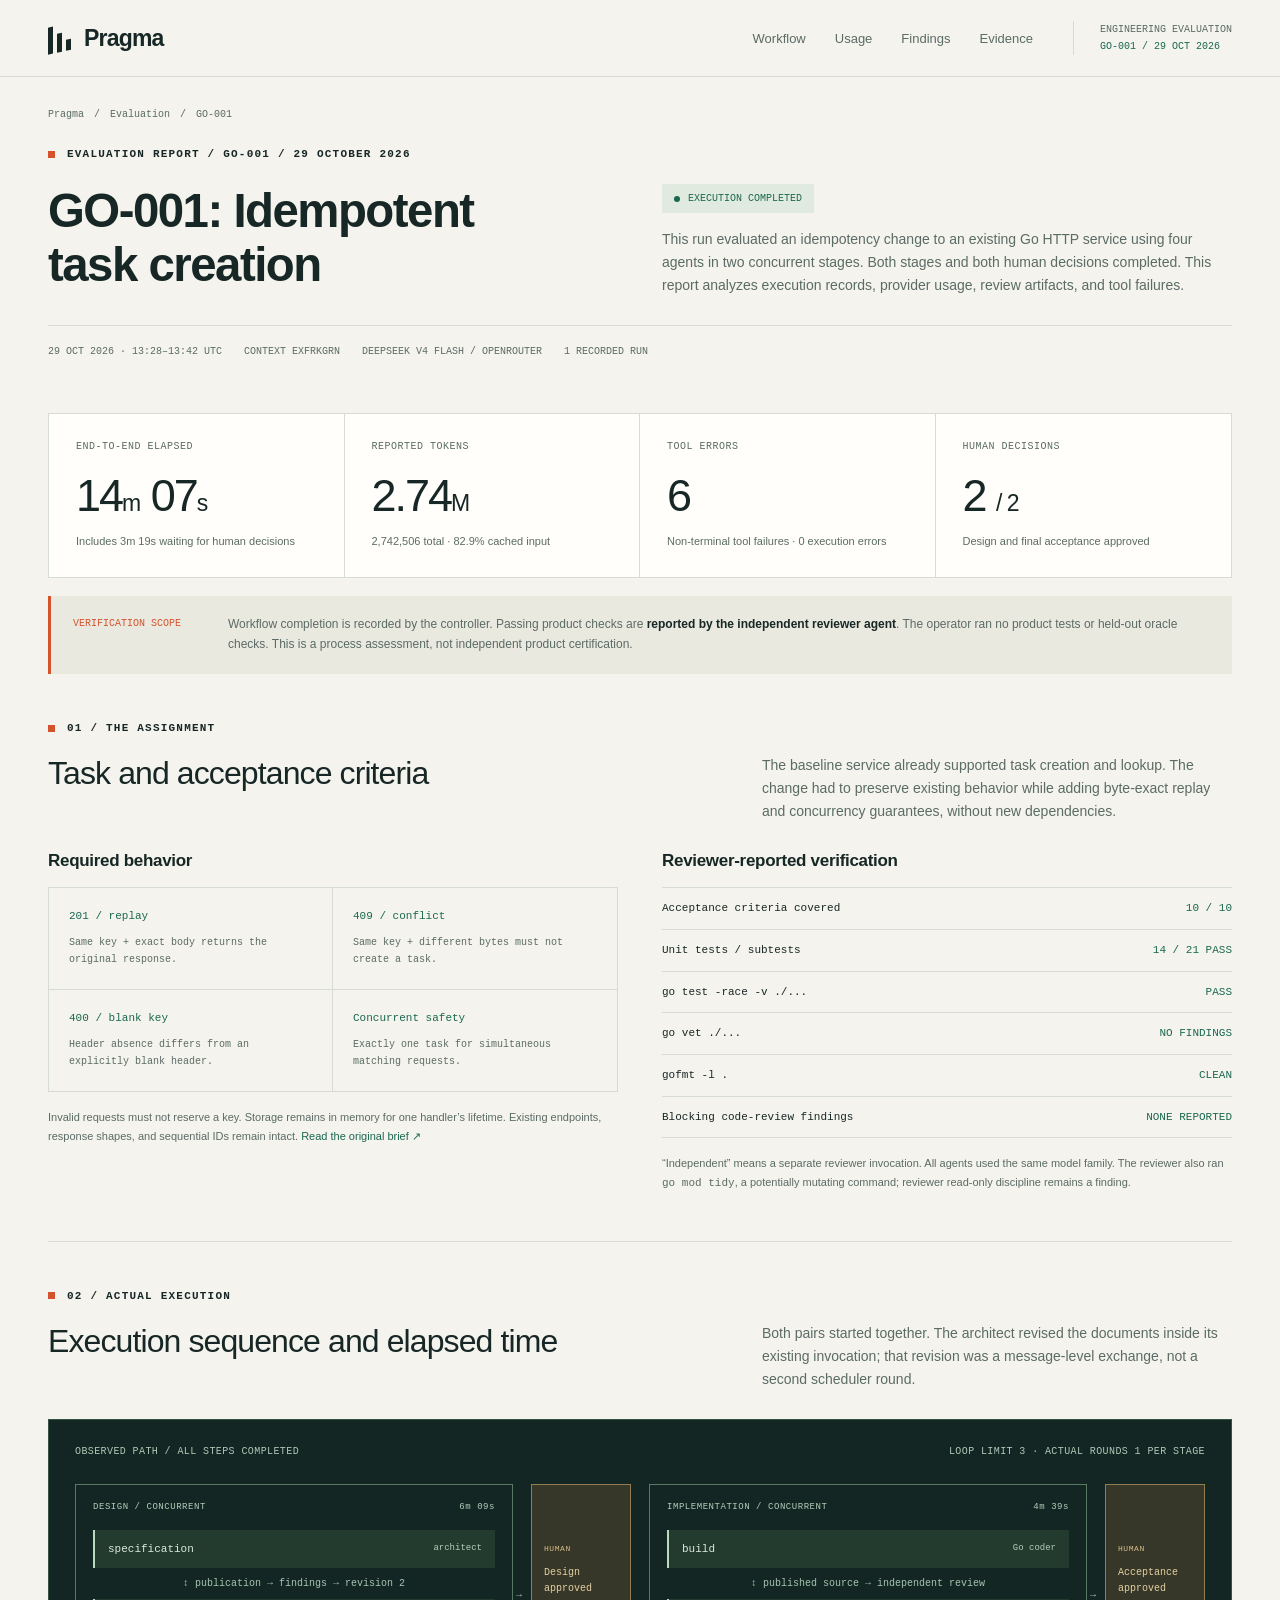
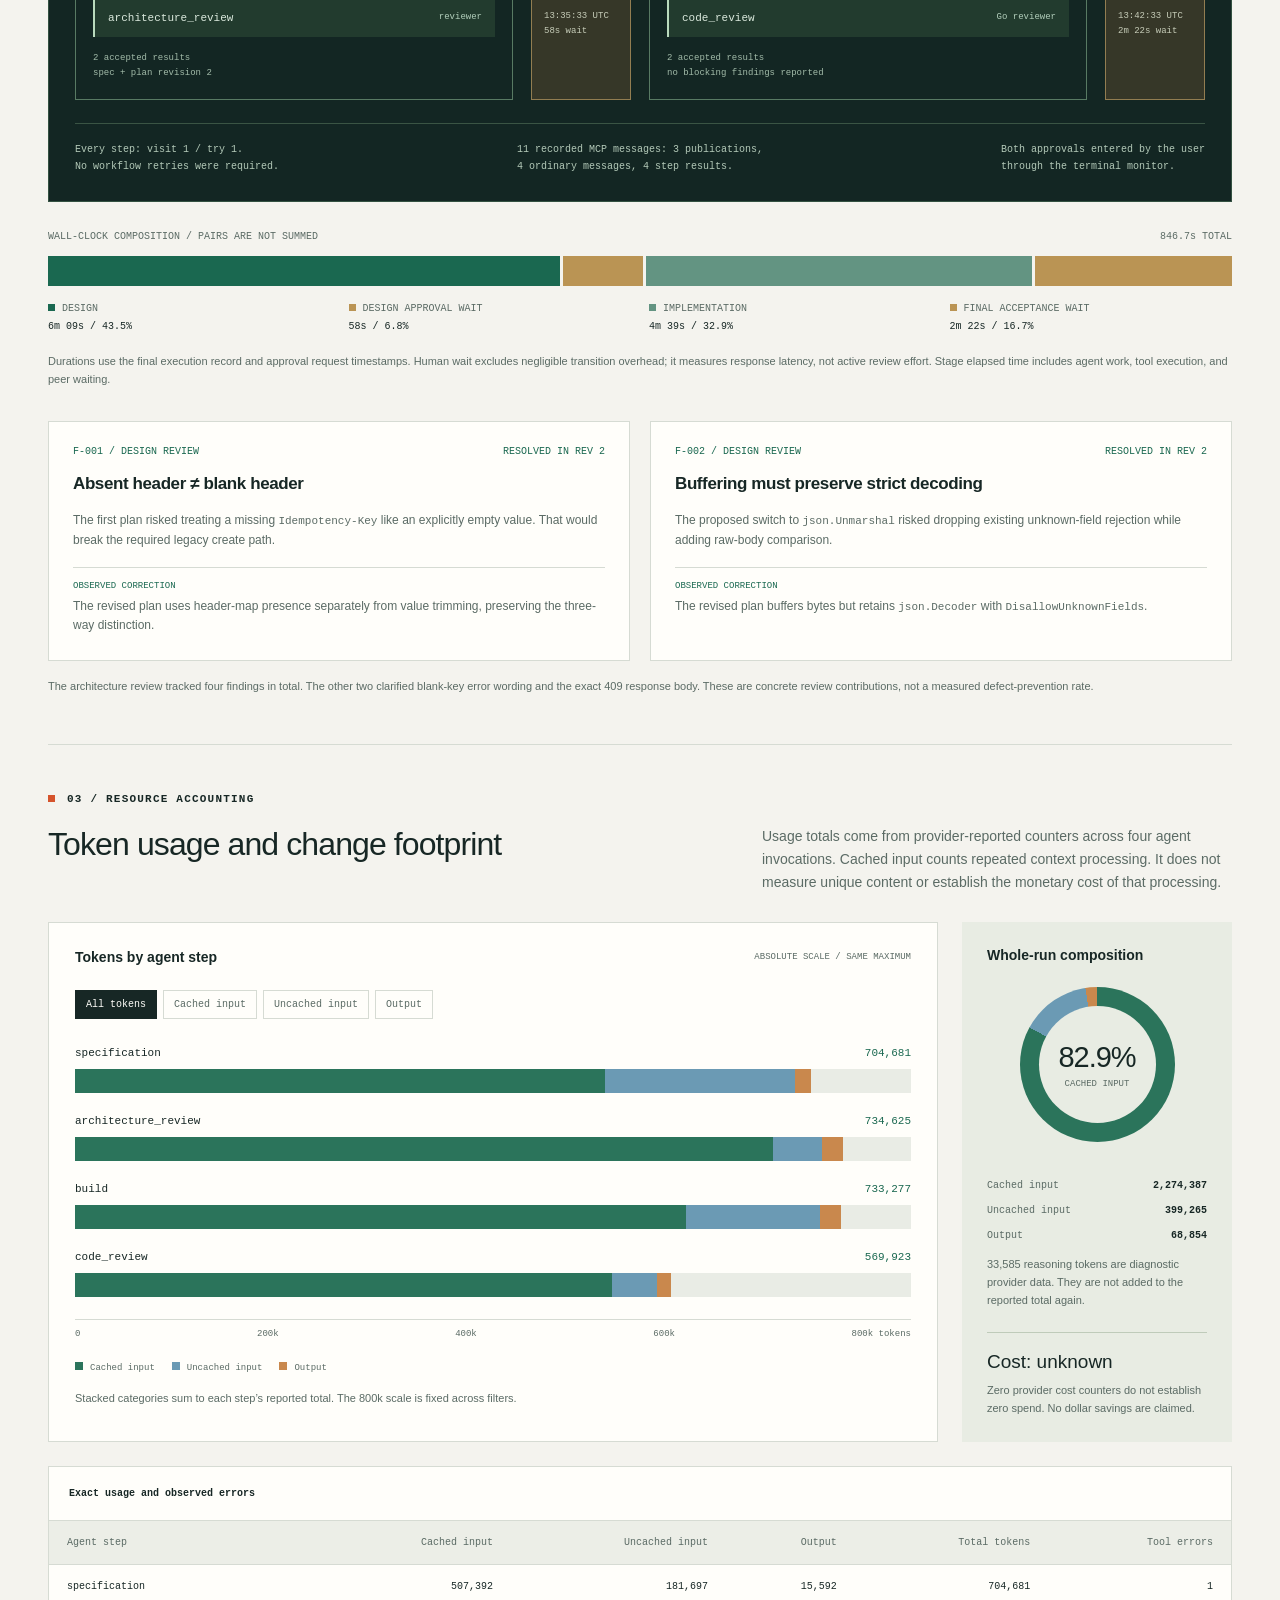
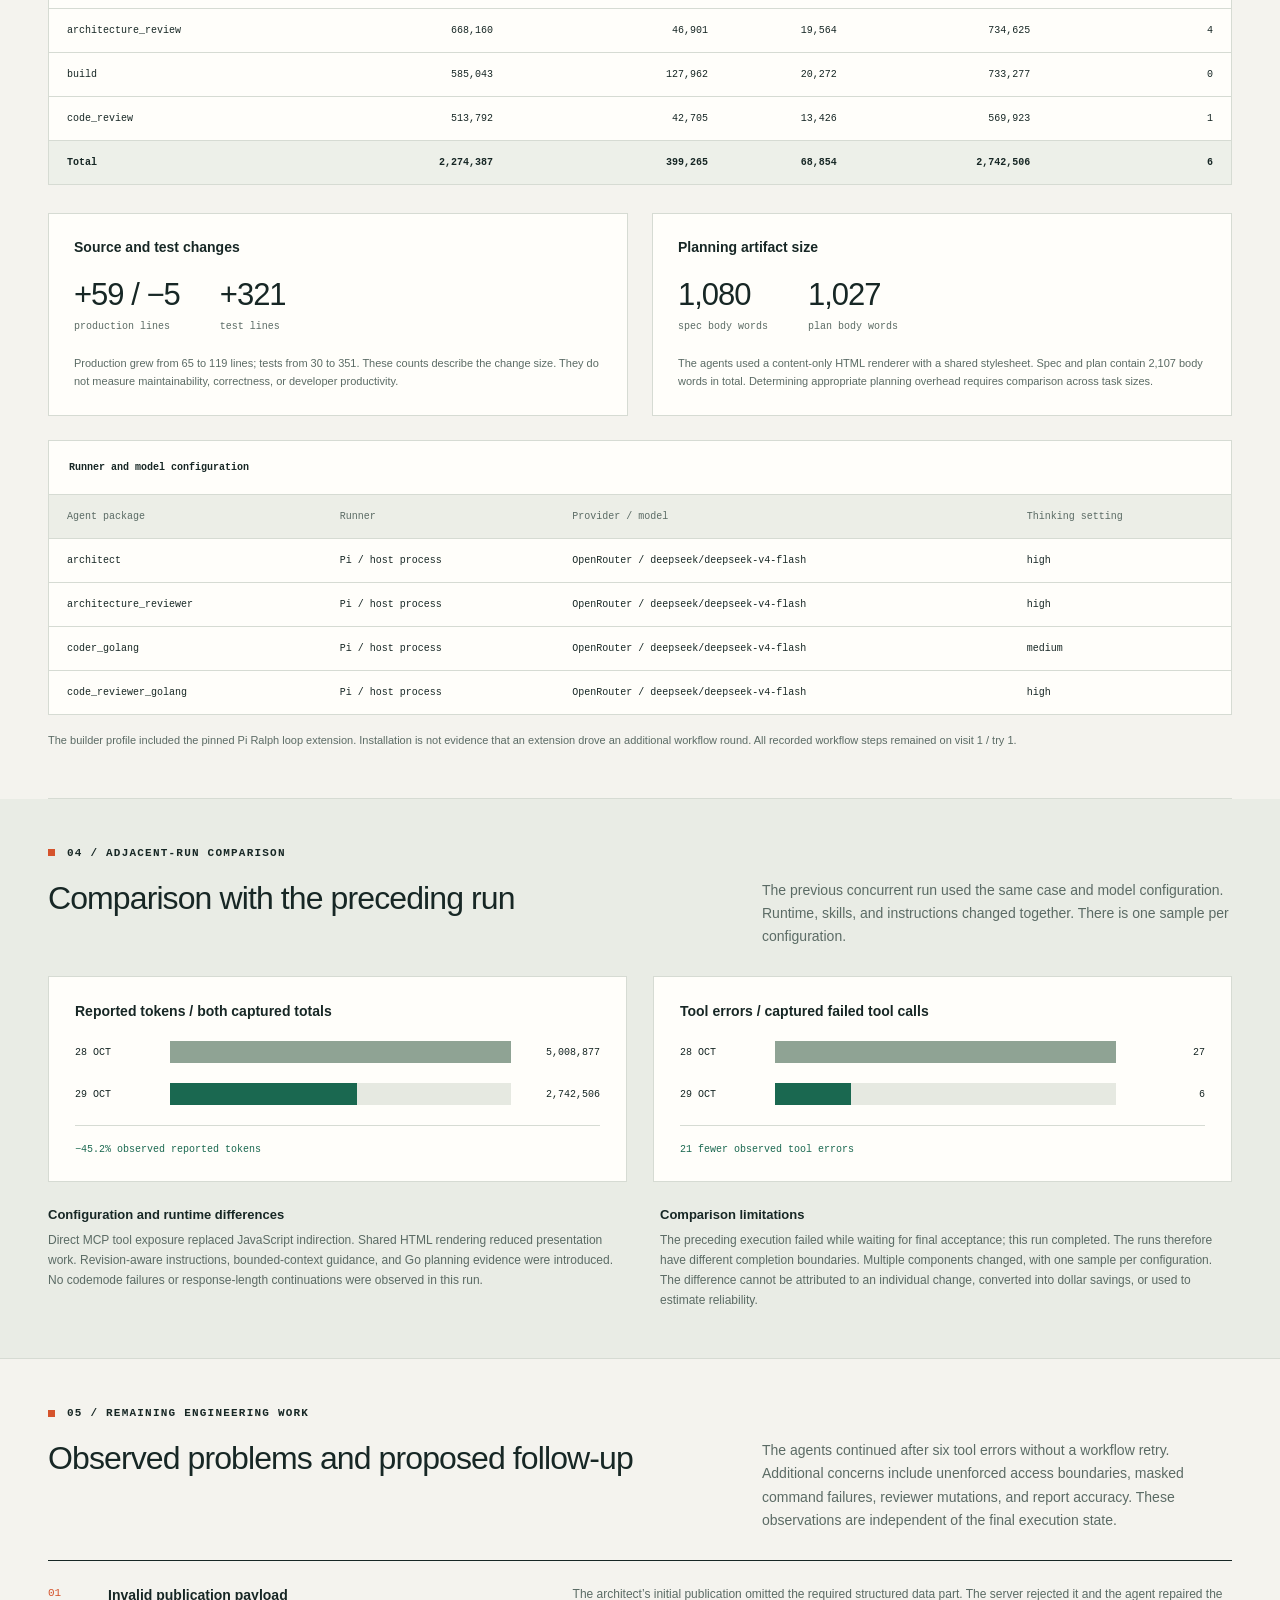
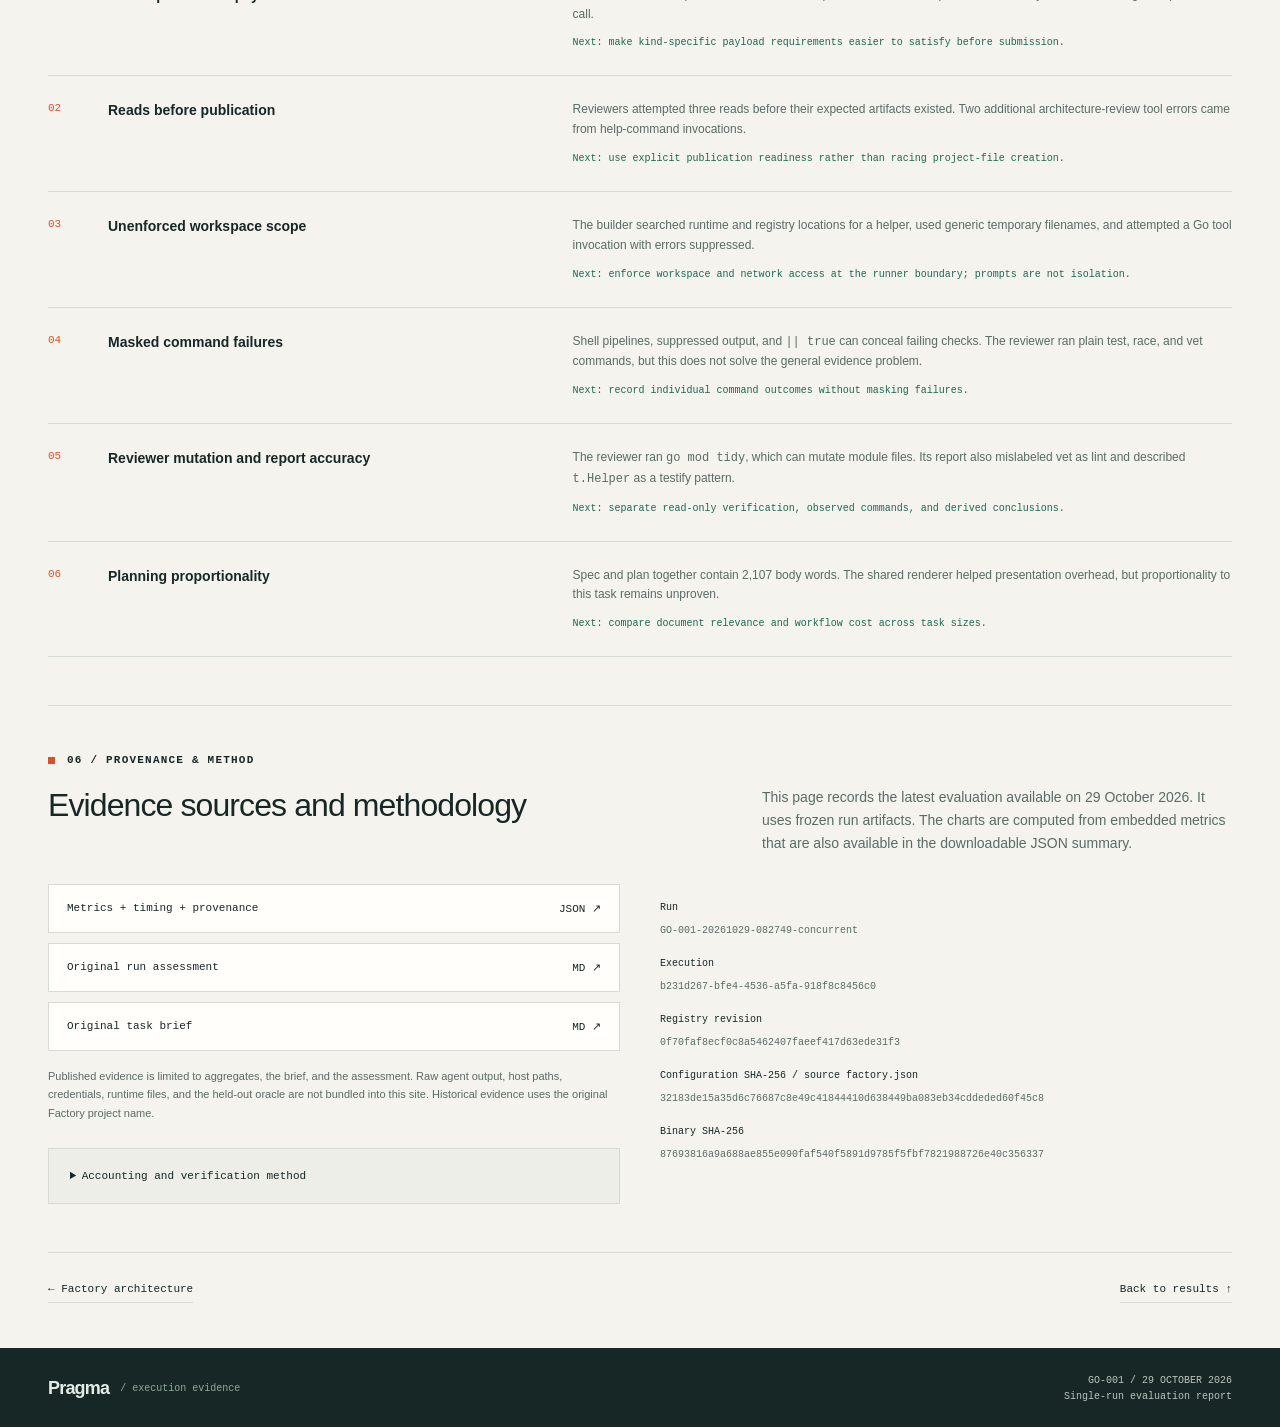
==== commit 9e1667b5: "update" ====
--- a/docs/evaluation.html
+++ b/docs/evaluation.html
@@ -302,7 +302,7 @@
 </section></div>
 <section class="comparison eval-section" id="comparison"><div class="wrap"><div class="eyebrow">04 / Adjacent-run comparison</div><div class="section-heading"><h2>Comparison with the preceding run</h2><p>The previous concurrent run used the same case and model configuration. Runtime, skills, and instructions changed together. There is one sample per configuration.</p></div><div class="compare-grid"><div class="compare-panel"><h3>Reported tokens / both captured totals</h3><div class="compare-row"><span>28 OCT</span><div class="compare-bar"><div class="compare-fill" style="width:100%"></div></div><b>5,008,877</b></div><div class="compare-row"><span>29 OCT</span><div class="compare-bar"><div class="compare-fill current" style="width:54.7529%"></div></div><b>2,742,506</b></div><div class="compare-delta">−45.2% observed reported tokens</div></div><div class="compare-panel"><h3>Tool errors / captured failed tool calls</h3><div class="compare-row"><span>28 OCT</span><div class="compare-bar"><div class="compare-fill" style="width:100%"></div></div><b>27</b></div><div class="compare-row"><span>29 OCT</span><div class="compare-bar"><div class="compare-fill current" style="width:22.2222%"></div></div><b>6</b></div><div class="compare-delta">21 fewer observed tool errors</div></div></div><div class="compare-limits"><div><h3>Configuration and runtime differences</h3><p>Direct MCP tool exposure replaced JavaScript indirection. Shared HTML rendering reduced presentation work. Revision-aware instructions, bounded-context guidance, and Go planning evidence were introduced. No codemode failures or response-length continuations were observed in this run.</p></div><div><h3>Comparison limitations</h3><p>The preceding execution failed while waiting for final acceptance; this run completed. The runs therefore have different completion boundaries. Multiple components changed, with one sample per configuration. The difference cannot be attributed to an individual change, converted into dollar savings, or used to estimate reliability.</p></div></div></div></section>
 <div class="wrap"><section class="eval-section" id="findings"><div class="eyebrow">05 / Remaining engineering work</div><div class="section-heading"><h2>Observed problems and proposed follow-up</h2><p>The agents continued after six tool errors without a workflow retry. Additional concerns include unenforced access boundaries, masked command failures, reviewer mutations, and report accuracy. These observations are independent of the final execution state.</p></div><div class="issues"><article class="issue"><span class="issue-number">01</span><h3>Invalid publication payload</h3><p>The architect’s initial publication omitted the required structured data part. The server rejected it and the agent repaired the call.<span class="next">Next: make kind-specific payload requirements easier to satisfy before submission.</span></p></article><article class="issue"><span class="issue-number">02</span><h3>Reads before publication</h3><p>Reviewers attempted three reads before their expected artifacts existed. Two additional architecture-review tool errors came from help-command invocations.<span class="next">Next: use explicit publication readiness rather than racing project-file creation.</span></p></article><article class="issue"><span class="issue-number">03</span><h3>Unenforced workspace scope</h3><p>The builder searched runtime and registry locations for a helper, used generic temporary filenames, and attempted a Go tool invocation with errors suppressed.<span class="next">Next: enforce workspace and network access at the runner boundary; prompts are not isolation.</span></p></article><article class="issue"><span class="issue-number">04</span><h3>Masked command failures</h3><p>Shell pipelines, suppressed output, and <code>|| true</code> can conceal failing checks. The reviewer ran plain test, race, and vet commands, but this does not solve the general evidence problem.<span class="next">Next: record individual command outcomes without masking failures.</span></p></article><article class="issue"><span class="issue-number">05</span><h3>Reviewer mutation and report accuracy</h3><p>The reviewer ran <code>go mod tidy</code>, which can mutate module files. Its report also mislabeled vet as lint and described <code>t.Helper</code> as a testify pattern.<span class="next">Next: separate read-only verification, observed commands, and derived conclusions.</span></p></article><article class="issue"><span class="issue-number">06</span><h3>Planning proportionality</h3><p>Spec and plan together contain 2,107 body words. The shared renderer helped presentation overhead, but proportionality to this task remains unproven.<span class="next">Next: compare document relevance and workflow cost across task sizes.</span></p></article></div></section>
-<section class="eval-section" id="evidence"><div class="eyebrow">06 / Provenance &amp; method</div><div class="section-heading"><h2>Evidence sources and methodology</h2><p>This page records the latest evaluation available on 29 October 2026. It uses frozen run artifacts. The charts are computed from embedded metrics that are also available in the downloadable JSON summary.</p></div><div class="evidence-grid"><div><div class="evidence-links"><a href="evidence/go-001-summary.json">Metrics + timing + provenance <span>JSON ↗</span></a><a href="evidence/go-001-assessment.md">Original run assessment <span>MD ↗</span></a><a href="evidence/go-001-brief.md">Original task brief <span>MD ↗</span></a></div><p class="small-note">Published evidence is limited to aggregates, the brief, and the assessment. Raw agent output, host paths, credentials, runtime files, and the held-out oracle are not bundled into this site. Historical evidence uses the original Factory project name.</p><details class="method"><summary>Accounting and verification method</summary><ul><li>Token totals sum provider-reported cached input, uncached input, and output. Reasoning is shown separately and is not double-counted.</li><li>Stage time is the concurrent stage span. It is not the sum of member durations or a measure of active model compute.</li><li>Wall time runs from execution creation to its final completed record. Human wait uses request creation and answer timestamps.</li><li>Product check results are reviewer-reported. No operator tests, repairs, or oracle checks were performed.</li><li>No direct oracle tool paths were observed in logs. This is not proof of enforced isolation.</li><li>Cost is unknown. No statistical confidence, complexity score, or productivity gain is inferred from this sample.</li></ul></details></div><div><dl class="provenance"><dt>Run</dt><dd>GO-001-20261029-082749-concurrent</dd><dt>Execution</dt><dd>b231d267-bfe4-4536-a5fa-918f8c8456c0</dd><dt>Registry revision</dt><dd>0f70faf8ecf0c8a5462407faeef417d63ede31f3</dd><dt>Configuration SHA-256 / source factory.json</dt><dd>32183de15a35d6c76687c8e49c41844410d638449ba083eb34cddeded60f45c8</dd><dt>Binary SHA-256</dt><dd>87693816a9a688ae855e090faf540f5891d9785f5fbf7821988726e40c356337</dd></dl></div></div></section><div class="eval-footer"><a href="index.html">← Back to the architecture</a><a href="#main">Back to results ↑</a></div></div></main>
+<section class="eval-section" id="evidence"><div class="eyebrow">06 / Provenance &amp; method</div><div class="section-heading"><h2>Evidence sources and methodology</h2><p>This page records the latest evaluation available on 29 October 2026. It uses frozen run artifacts. The charts are computed from embedded metrics that are also available in the downloadable JSON summary.</p></div><div class="evidence-grid"><div><div class="evidence-links"><a href="evidence/go-001-summary.json">Metrics + timing + provenance <span>JSON ↗</span></a><a href="evidence/go-001-assessment.md">Original run assessment <span>MD ↗</span></a><a href="evidence/go-001-brief.md">Original task brief <span>MD ↗</span></a></div><p class="small-note">Published evidence is limited to aggregates, the brief, and the assessment. Raw agent output, host paths, credentials, runtime files, and the held-out oracle are not bundled into this site. Historical evidence uses the original Factory project name.</p><details class="method"><summary>Accounting and verification method</summary><ul><li>Token totals sum provider-reported cached input, uncached input, and output. Reasoning is shown separately and is not double-counted.</li><li>Stage time is the concurrent stage span. It is not the sum of member durations or a measure of active model compute.</li><li>Wall time runs from execution creation to its final completed record. Human wait uses request creation and answer timestamps.</li><li>Product check results are reviewer-reported. No operator tests, repairs, or oracle checks were performed.</li><li>No direct oracle tool paths were observed in logs. This is not proof of enforced isolation.</li><li>Cost is unknown. No statistical confidence, complexity score, or productivity gain is inferred from this sample.</li></ul></details></div><div><dl class="provenance"><dt>Run</dt><dd>GO-001-20261029-082749-concurrent</dd><dt>Execution</dt><dd>b231d267-bfe4-4536-a5fa-918f8c8456c0</dd><dt>Registry revision</dt><dd>0f70faf8ecf0c8a5462407faeef417d63ede31f3</dd><dt>Configuration SHA-256 / source factory.json</dt><dd>32183de15a35d6c76687c8e49c41844410d638449ba083eb34cddeded60f45c8</dd><dt>Binary SHA-256</dt><dd>87693816a9a688ae855e090faf540f5891d9785f5fbf7821988726e40c356337</dd></dl></div></div></section><div class="eval-footer"><a href="factory.html">← Factory architecture</a><a href="#main">Back to results ↑</a></div></div></main>
 <footer><div class="wrap footer-inner"><a class="brand" href="index.html">Pragma<span style="color:#91ab9a;font:10px var(--mono);letter-spacing:0">/ execution evidence</span></a><p>GO-001 / 29 OCTOBER 2026<br>Single-run evaluation report</p></div></footer>
 <script type="application/json" id="eval-data">{"schema_version": 1, "case": "GO-001", "title": "Idempotent task creation", "run": "GO-001-20261029-082749-concurrent", "execution_id": "b231d267-bfe4-4536-a5fa-918f8c8456c0", "context_id": "EXFRKGRN", "created_at": "2026-10-29T13:28:27.172458Z", "completed_at": "2026-10-29T13:42:33.892303Z", "wall_seconds": 846.719845, "verification": {"workflow": "completed", "product": "reviewer-reported passing checks", "operator_product_tests": false, "operator_oracle_checks": false, "isolation_enforced": false, "observed_oracle_tool_paths": []}, "metrics": {"usage_by_step": {"build": {"reported_tokens": {"input": 127962, "output": 20272, "cacheRead": 585043, "cacheWrite": 0, "totalTokens": 733277, "reasoning": 9961}, "assistant_responses": 21, "stop_reasons": {"toolUse": 20, "stop": 1}, "settled_turns": 1, "tool_errors": 0, "recovery_notices": [], "cost": "unknown; provider counters are zero"}, "specification": {"reported_tokens": {"input": 181697, "output": 15592, "cacheRead": 507392, "cacheWrite": 0, "totalTokens": 704681, "reasoning": 2814}, "assistant_responses": 24, "stop_reasons": {"toolUse": 22, "stop": 2}, "settled_turns": 2, "tool_errors": 1, "recovery_notices": [], "cost": "unknown; provider counters are zero"}, "architecture_review": {"reported_tokens": {"input": 46901, "output": 19564, "cacheRead": 668160, "cacheWrite": 0, "totalTokens": 734625, "reasoning": 12861}, "assistant_responses": 22, "stop_reasons": {"toolUse": 20, "stop": 2}, "settled_turns": 2, "tool_errors": 4, "recovery_notices": [], "cost": "unknown; provider counters are zero"}, "code_review": {"reported_tokens": {"input": 42705, "output": 13426, "cacheRead": 513792, "cacheWrite": 0, "totalTokens": 569923, "reasoning": 7949}, "assistant_responses": 16, "stop_reasons": {"toolUse": 15, "stop": 1}, "settled_turns": 1, "tool_errors": 1, "recovery_notices": [], "cost": "unknown; provider counters are zero"}}, "total_reported_tokens": {"input": 399265, "output": 68854, "cacheRead": 2274387, "cacheWrite": 0, "totalTokens": 2742506, "reasoning": 33585}, "reasoning_note": "Reasoning is provider-reported diagnostic data; do not add it again to totalTokens. Cached tokens are repeated context processed, not unique content.", "message_kinds": {"step_result": 4, "message": 4, "publication": 3}, "message_count": 11, "code_diff": {"taskapi.go": {"before_lines": 65, "after_lines": 119, "added": 59, "removed": 5}, "taskapi_test.go": {"before_lines": 30, "after_lines": 351, "added": 321, "removed": 0}}, "observed_oracle_tool_paths": [], "outcome": "completed", "error": null, "document_sizes": {"spec": {"file_bytes": 18323, "body_html_bytes": 12407, "body_words": 1080}, "plan": {"file_bytes": 17350, "body_html_bytes": 11435, "body_words": 1027}}, "stage_elapsed_seconds": {"design": 368.612419, "implementation": 278.604076}, "decisions": [{"step": "design_approval: review spec.html, plan.html", "answer": "approve", "at": "2026-10-29T13:35:33.558482Z"}, {"step": "acceptance", "answer": "approve", "at": "2026-10-29T13:42:33.873397Z"}]}, "profiles": {"architect": {"provider": "openrouter", "model": "deepseek/deepseek-v4-flash", "thinking": "high"}, "architecture_reviewer": {"provider": "openrouter", "model": "deepseek/deepseek-v4-flash", "thinking": "high"}, "coder_golang": {"provider": "openrouter", "model": "deepseek/deepseek-v4-flash", "thinking": "medium"}, "code_reviewer_golang": {"provider": "openrouter", "model": "deepseek/deepseek-v4-flash", "thinking": "high"}}, "steps": [{"key": "specification", "state": "completed", "outcome": "completed", "visit": 1, "try": 1, "started_at": "2026-10-29T13:28:27.205605Z", "finished_at": "2026-10-29T13:34:35.816838Z"}, {"key": "architecture_review", "state": "completed", "outcome": "completed", "visit": 1, "try": 1, "started_at": "2026-10-29T13:28:27.20904Z", "finished_at": "2026-10-29T13:34:35.818024Z"}, {"key": "design_approval", "state": "completed", "outcome": "approve", "visit": 1, "try": 1, "started_at": "2026-10-29T13:34:35.819196Z", "finished_at": "2026-10-29T13:35:33.582481Z"}, {"key": "build", "state": "completed", "outcome": "completed", "visit": 1, "try": 1, "started_at": "2026-10-29T13:35:33.583758Z", "finished_at": "2026-10-29T13:40:12.186285Z"}, {"key": "code_review", "state": "completed", "outcome": "completed", "visit": 1, "try": 1, "started_at": "2026-10-29T13:35:33.584705Z", "finished_at": "2026-10-29T13:40:12.187834Z"}, {"key": "acceptance", "state": "completed", "outcome": "approve", "visit": 1, "try": 1, "started_at": "2026-10-29T13:40:12.188862Z", "finished_at": "2026-10-29T13:42:33.89116Z"}], "human_waits": [{"step": "design_approval", "created_at": "2026-10-29T13:34:35.820626Z", "answered_at": "2026-10-29T13:35:33.558482Z", "wait_seconds": 57.737856, "answer": "approve"}, {"step": "acceptance", "created_at": "2026-10-29T13:40:12.190076Z", "answered_at": "2026-10-29T13:42:33.873397Z", "wait_seconds": 141.683321, "answer": "approve"}], "provenance": {"source_files": ["metrics.json", "run.json", "assessment.md", "evidence/execution-final.json", "project/reviews/architecture.md", "project/reviews/code.md"], "binary_sha256": "87693816a9a688ae855e090faf540f5891d9785f5fbf7821988726e40c356337", "registry_revision": "0f70faf8ecf0c8a5462407faeef417d63ede31f3", "source_configuration_sha256": "32183de15a35d6c76687c8e49c41844410d638449ba083eb34cddeded60f45c8", "resolved_configuration_digest": "0b1ee0872a92891326275f61db63fb97c936d781bf0cff649cb69e45f96a59fb"}, "comparison": {"run": "GO-001-20261028-162533-concurrent", "tokens": {"input": 1246285, "output": 134403, "cacheRead": 3628189, "cacheWrite": 0, "totalTokens": 5008877, "reasoning": 76390}, "tool_errors": 27, "outcome": "failed", "qualification": "Same case and models; changed runtime, skills, and instructions. One sample per configuration. Previous execution failed at final acceptance; token counts have different completion boundaries."}}</script><script>
 const evalData=JSON.parse(document.getElementById('eval-data').textContent);
